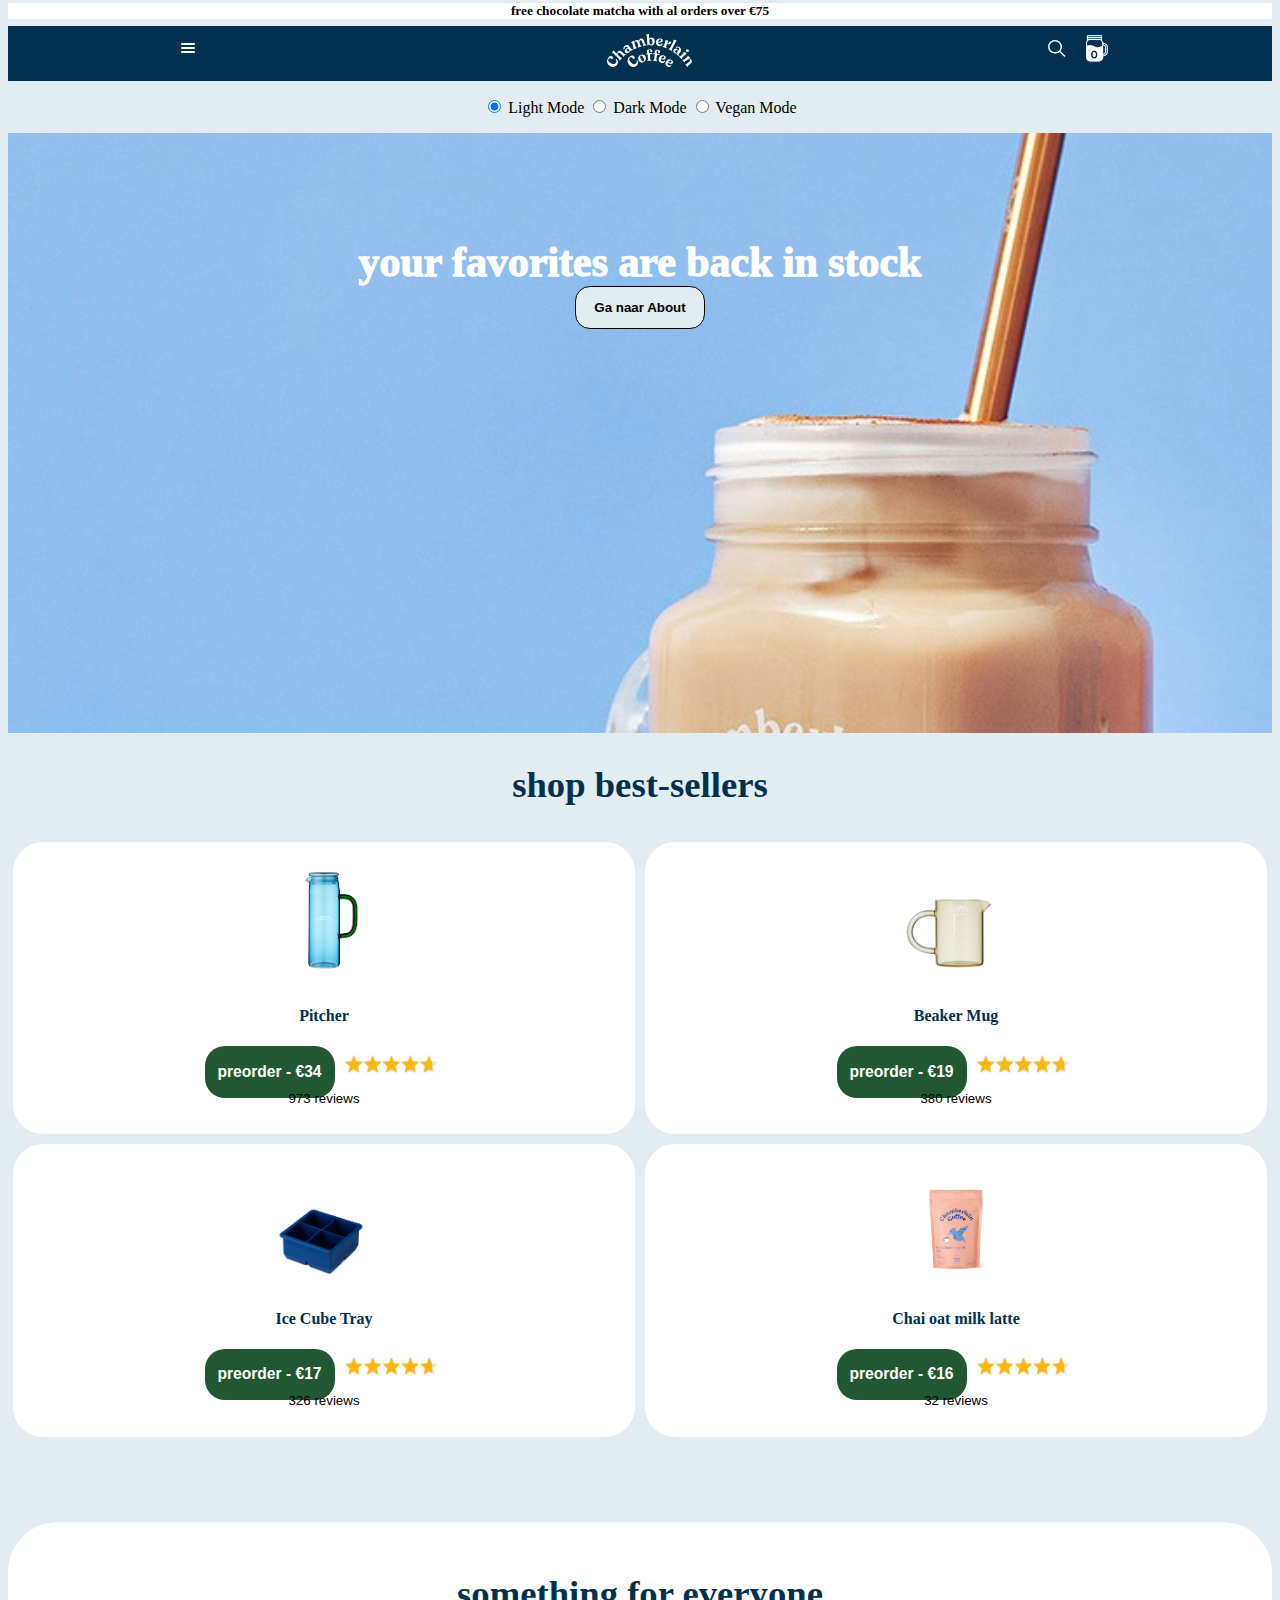
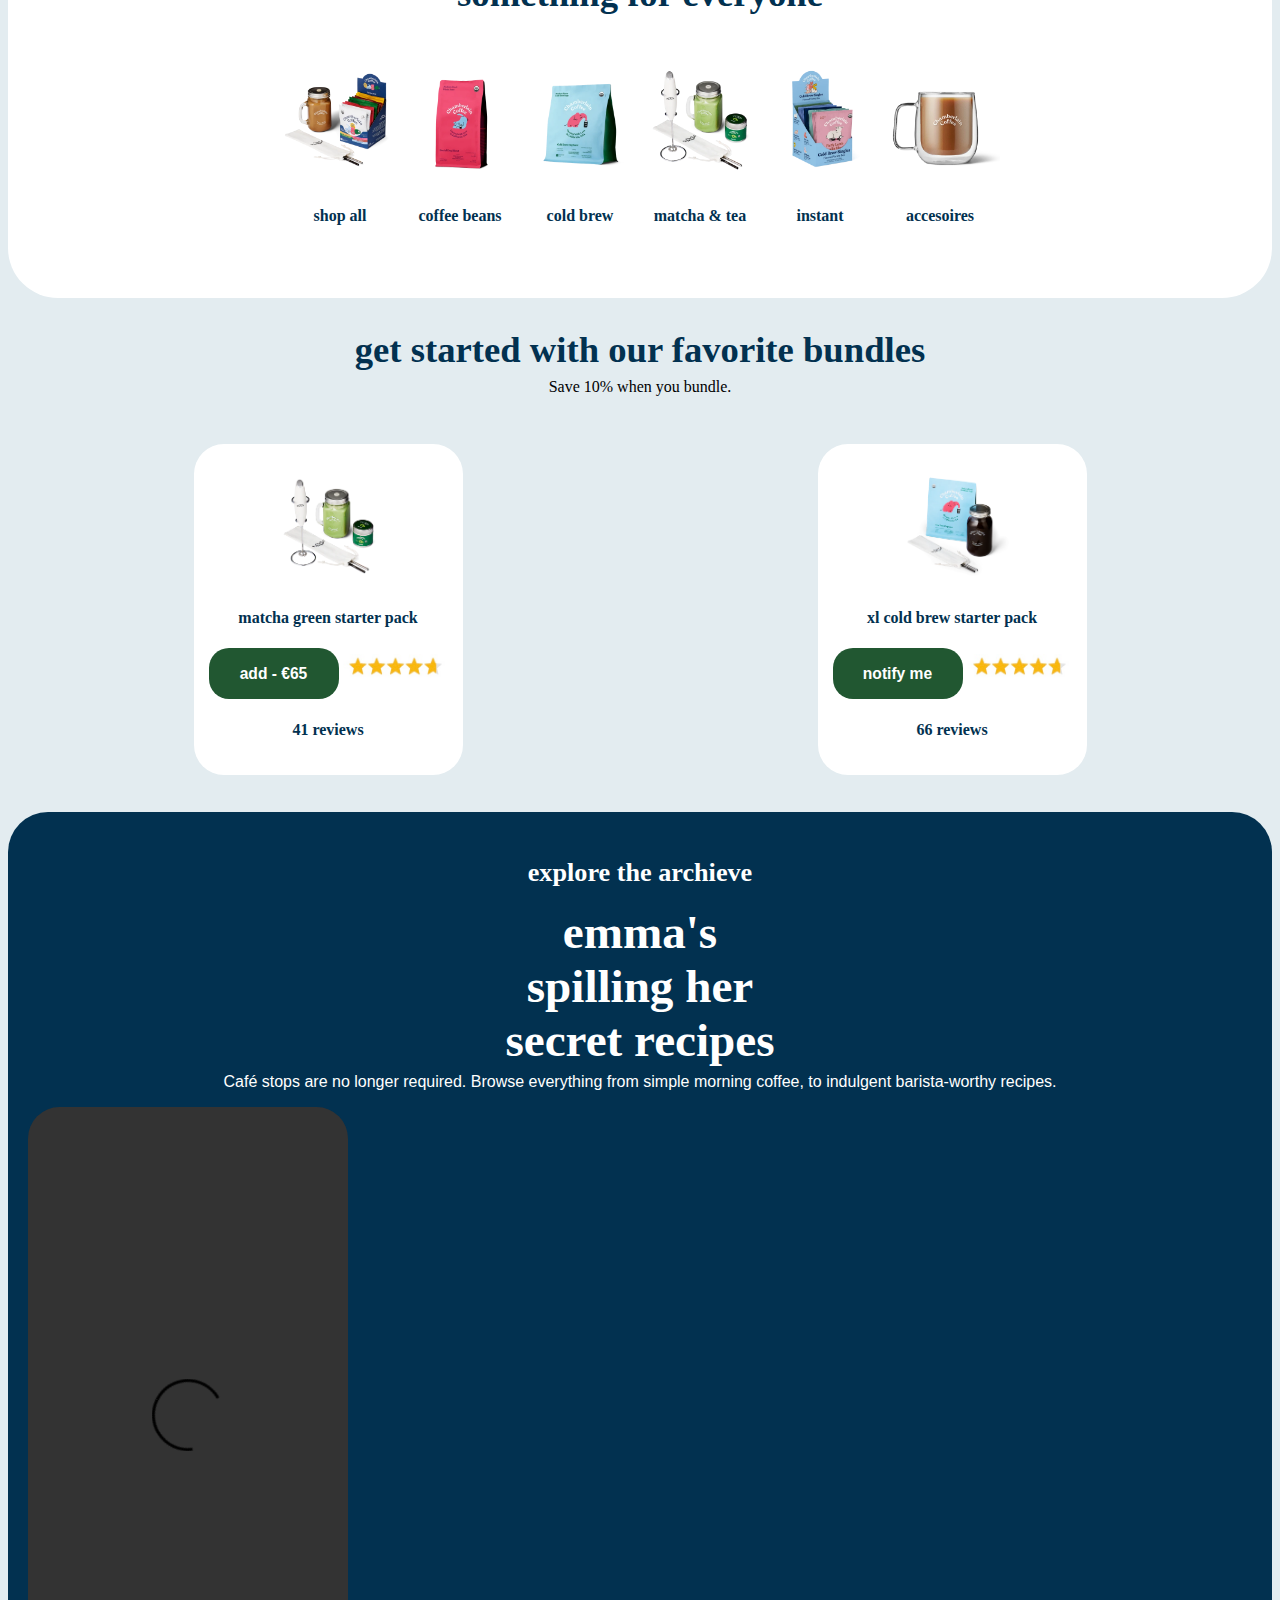
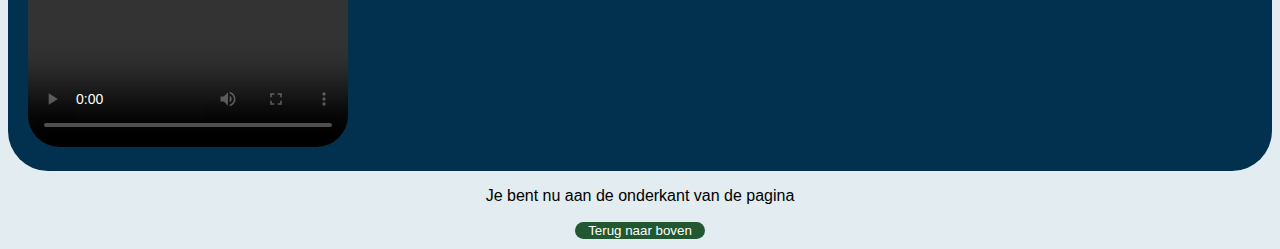
==== index.html @ b49bbf8a "groene teksten weg" ====
<!DOCTYPE html>
<html lang="nl">
  <head>
    <meta charset="UTF-8" />
    <meta name="author" content="jouw naam" />
    <meta name="viewport" content="width=device-width, initial-scale=1" />

    <title>chamberlain (chiara)</title>

    <link href="styles/style.css" rel="stylesheet" />
  </head>
  <body>
    <header id="top">
      <div class="text-carousel">
        <p class="carousel-p">free chocolate matcha with al orders over €75</p>
        <p class="carousel-p">free shipping on all eu orders over €60</p>
        <p class="carousel-p">shipping locally to eu costumers</p>
      </div>
      <nav>
        <ul>
          <li>
            <a href="hamburger.html">
              <img
                src="/images/hamburgermenu.png"
                alt="Hamburgermenu"
                class="hamburger-icon"
              />
            </a>
          </li>
          <li>
            <div class="logo">
              <a href="index.html">
              <img
                src="/images/chamberlain_logo.svg"
                height="85"
                width="85"
                alt="logo naam chamberlain coffee"
              />
              </a>
            </div>
          </li>
          <li>
            <div class="img-icons">
            <img
            src="/images/nav-icons.png"
            height="45"
            width="75"
            alt="iconen zoeker en winkelwagentje in de vorm van coffee"
          />
        </div>
          </li>
            </ul>
        <form id="theme-form">
          <label>
            <input type="radio" name="theme" value="light" checked> Light Mode
          </label>
          <label>
            <input type="radio" name="theme" value="dark"> Dark Mode
          </label>
          <label>
            <input type="radio" name="theme" value="vegan"> Vegan Mode
          </label>
        </form>
      </nav>
    </header>

    <div class="frontpage">
      <h1>
        <span>your</span>
        <span>favorites are</span>
        <span>back in stock</span>
      </h1>
      <button id="myButton">Ga naar About</button>
    </div>

    <section>
      <h2>shop best-sellers</h2>
      <div class="bestsellers">
        <section class="pitcher">
          <img
            src="/images/pitcher.webp"
            height="125"
            width="125"
            alt="foto van pitcher blauw"
          />
          <h4>Pitcher</h4>
          <button>
            <h3>preorder - €34</h3>
          </button>
          <img
          src="/images/sterren.jpg"
          height="25"
          width="105"
          alt="foto van sterren"
        />
          <p>973 reviews</p>
        </section>
        <section class="beakermug">
          <img
            src="/images/beakermug.webp"
            height="125"
            width="125"
            alt="foto van beaker mug doorzichtig met gele gloed"
          />
          <h4>Beaker Mug</h4>
          <button>
            <h3>preorder - €19</h3>
          </button>
          <img
          src="/images/sterren.jpg"
          height="25"
          width="105"
          alt="foto van sterren"
        />
          <p>380 reviews</p>
        </section>
        <section class="icecubetray">
          <img
            src="/images/icecubetray.webp"
            height="125"
            width="125"
            alt="foto van icecubes donkerblauw voor vier cubes"
          />
          <h4>Ice Cube Tray</h4>
          <button>
            <h3>preorder - €17</h3>
          </button>
          <img
          src="/images/sterren.jpg"
          height="25"
          width="105"
          alt="foto van sterren"
        />
          <p>326 reviews</p>
        </section>
        <section class="chaioatmilklatte">
          <img
            src="/images/chaioatmilklatte.webp"
            height="125"
            width="125"
            alt="foto van zak chamberlain coffee met chai"
          />
          <h4>Chai oat milk latte</h4>
          <button>
            <h3>preorder - €16</h3>
          </button>
          <img
          src="/images/sterren.jpg"
          height="25"
          width="105"
          alt="foto van sterren"
        />
          <p>32 reviews</p>
        </section>
      </div>
    </section>

    <section class="somethingforeveryone">
      <h2>something for everyone</h2>
      <ul>
        <section class="sfe">
          <li>
            <img
              src="/images/shopall.webp"
              height="120"
              width="120"
              alt="foto van beaker mug doorzichtig met gele gloed"
            />
            <h4>shop all</h4>
          </li>
          <li>
            <img
              src="/images/coffeebeans.webp"
              height="120"
              width="120"
              alt="foto van beaker mug doorzichtig met gele gloed"
            />
            <h4>coffee beans</h4>
          </li>
          <li>
            <img
              src="/images/coldbrew.webp"
              height="120"
              width="120"
              alt="foto van beaker mug doorzichtig met gele gloed"
            />
            <h4>cold brew</h4>
          </li>
          <li>
            <img
              src="/images/matchatea.webp"
              height="120"
              width="120"
              alt="foto van beaker mug doorzichtig met gele gloed"
            />
            <h4>matcha & tea</h4>
          </li>
          <li>
            <img
              src="/images/instant.webp"
              height="120"
              width="120"
              alt="foto van beaker mug doorzichtig met gele gloed"
            />
            <h4>instant</h4>
          </li>
          <li>
            <img
              src="/images/accesoires.webp"
              height="120"
              width="120"
              alt="foto van beaker mug doorzichtig met gele gloed"
            />
            <h4>accesoires</h4>
          </li>
        </section>
      </ul>
    </section>

    <section>
    <h2>get started with our favorite bundles</h2>
    <h5>Save 10% when you bundle.</h5>
    <div class="bundles"></div>
    <ul>
      <li>
        <section class="matchagreen">
          <img
            src="/images/matchagreen.webp"
            height="125"
            width="125"
            alt="foto van matcha starter package"
          />
          <h4>matcha green starter pack</h4>
          <button>
            <h3>add - €65</h3>
          </button>
          <img
          src="/images/sterren.jpg"
          height="25"
          width="105"
          alt="foto van sterren"
        />
          <h4>41 reviews</h4>
        </section>
      </li>
      <li>
        <section class="xlcoldbrew">
          <img
            src="/images/xlcoldbrew.webp"
            height="125"
            width="125"
            alt="foto van xl cold brew starter pack"
          />
          <h4>xl cold brew starter pack</h4>
          <button>
            <h3>notify me</h3>
          </button>
          <img
          src="/images/sterren.jpg"
          height="25"
          width="105"
          alt="foto van sterren"
        />
          <h4>66 reviews</h4>
        </section>
      </li>
    </ul>
  </div>
  </section>

  <section>
    <div class="explorethearchieve">
      <h3>explore the archieve</h3>
      <h2>
        <span>emma's</span>
        <span>spilling her</span>
        <span>secret recipes</span>
      </h2>
      <p>
        Café stops are no longer required. Browse everything from simple morning
        coffee, to indulgent barista-worthy recipes.
      </p>
      <video width="320" height="640" controls>
        <source src="images/cinnamonbunlatte.mp4" type="video/mp4" />
      </video>
      </div>
    </section>

    <footer id="footer">
      <p>Je bent nu aan de onderkant van de pagina</p>
      <button id="scrollButton">Terug naar boven</button>
    </footer>

    <script defer src="java.js"></script>
  </body>
</html>
---- styles/style.css ----
/* Default (light mode) met hulp van codepen van David */
:root {
  --background-color: #ffffff;
  --text-color: #000000;
  --primary-color: #023150;
  --secondary-color: #e3ecf0;
}

body:has(input[value="dark"]:checked) {
  --background-color: #1b1a55;
  --text-color: #9290c3;
  --primary-color: #535c91;
  --secondary-color: #070f2b;
}

body:has(input[value="vegan"]:checked) {
  --background-color: #fff4ca;
  --text-color: #005f73;
  --primary-color: #074c0b;
  --secondary-color: #86cf89;
}

body {
  background-color: var(--secondary-color);
  color: var(--text-color);
  text-align: center;
  font-size: 16px;
}

button {
  background-color: var(--primary-color);
  color: var(--text-color);
}

button:active {
  transform: translateY(3px);
}

a {
  color: var(--background-color);
}

header,
nav {
  position: sticky;
}

h1 {
  color: var(--background-color);
  font-size: 4cap;
  font-weight: 1000;
  text-align: center;
  margin: -150px 0;
}

h1,
h2 span {
  display: block;
}

h2 {
  color: var(--primary-color);
  font-size: 3.5cap;
}

h4 {
  color: var(--primary-color);
}

h5 {
  font-size: medium;
  margin-top: -1.5em;
  font-weight: lighter;
}

p {
  color: var(--text-color);
  font-family: Verdana, Geneva, Tahoma, sans-serif;
}

ul {
  color: var(--secondary-color);
  padding: 1em;
  display: flex;
  list-style-type: none;
  gap: 1em;
  justify-content: space-around;
}

nav ul {
  background-color: var(--primary-color);
  z-index: 10;
}

ol {
  color: var(--text-color);
  padding: 1em;
  list-style-type: none;
  gap: 1em;
  justify-content: space-around;
}

li {
  color: var(--primary-color);
}

.logo {
  margin-top: -2em;
  margin-bottom: -2em;
  margin-left: 4em;
}

.logo-hamburger {
  margin-top: -2em;
  margin-bottom: -2em;
  margin-left: 7em;
}

.hamburger-icon {
  width: 1em;
  height: auto;
  margin-left: -10px;
}

.img-icons {
  margin-top: -1em;
  margin-bottom: -2em;
  margin-right: -1.5em;
}

.text-carousel {
  width: 100%;
  text-align: center;
  margin: -18px 0;
  padding: 3px 0;
  background-color: var(--secondary-color);
  font-weight: bold;
  color: var(--text-color);
  position: relative;
  font-size: smaller;
  z-index: 1;
  height: 30px;
}

.carousel-p {
  font-family: 'Times New Roman', Times, serif;
  position: absolute;
  background-color: var(--background-color);
  width: 100%;
  top: 0;
  left: 100%; /* Start buiten het scherm aan de rechterkant */
  transform: translateX(100%);
  opacity: 0;
  transition: transform 0.6s ease, opacity 0.6s ease; /* Animatie voor sliding en fading */
}

.carousel-p.active {
  left: 0;
  transform: translateX(0); /* Verplaats de tekst naar zijn originele plek (binnen het zicht) */
  opacity: 1; /* Toon de tekst */
}

.carousel-p.exit {
  transform: translateX(-100%); /* Schuif de huidige tekst naar links (uit het zicht) */
  opacity: 0; /* Verberg de tekst */
}

.frontpage {
  position: relative;
  width: 100%;
  height: 600px;
  background-image: url("/images/frontpagecoffee.jpg");
  background-size: cover;
  background-position: center;
  display: flex;
  flex-direction: column;
  justify-content: center;
  align-items: center;
  color: var(--secondary-color);
  margin: -10;
  padding: -10;
  margin-top: 1em;
}

.frontpage button {
  background-color: var(--secondary-color);
  color: var(--text-color);
  border: 1px solid black;
  padding: 13px;
  border-radius: 15px;
  font-weight: bold;
  margin: 150px 0;
  text-align: center;
}

.bestsellers {
  display: grid;
  grid-template-columns: repeat(2, 1fr);
  gap: -5px;
  margin-top: 20px;
}

.bestsellers p {
  margin-top: -0.5em;
  font-size: smaller;
}

.bundles p {
  margin-top: -0.5em;
}

.pitcher,
.beakermug,
.icecubetray,
.chaioatmilklatte,
.matchagreen,
.xlcoldbrew,
.coldbrewstarter {
  justify-content: space-between;
  background-color: var(--background-color);
  padding: 15px;
  margin: 5px;
  background: var(--background-color);
  color: var(--text-color);
  border-radius: 30px;
}

body.about img {
  border-radius: 2em;
}

.about-section p {
  font-size: 80%;
  font-weight: lighter;
  color: var(--background-color);
  line-height: 1.6;
}

.about-section h4 {
  margin-top: 0;
  color: var(--background-color);
}

.choose h3,
.quality h3,
.inspiration h3 {
  font-size: 28px;
  display: inline-block;
  width: 85%;
  margin-bottom: 5px;
  color: var(--primary-color);
  line-height: 1.5;
}

.choose p,
.quality p,
.inspiration p {
  margin: 1em 1em;
  margin-top: 0;
  line-height: 1.5;
  padding: -1em -1em;
  color: var(--primary-color);
  font-size: 80%;
}

.about-section {
  background-color: var(--primary-color);
  color: white;
  padding: 1.5em 1em;
  margin: 1em 1em;
  margin-bottom: 4em;
  border-radius: 30px;
}

.choose {
  padding: 1.5em 1em;
  margin: 1em 1em;
  margin-bottom: 4em;
  background: var(--background-color);
  color: var(--text-color);
  border-radius: 30px;
  
}

.quality {
  padding: 1.5em 1em;
  margin: 1em 1em;
  background: #a5d2eb;
  color: var(--text-color);
  border-radius: 30px;
  line-height: 1.5;
}

.inspiration {
  margin: 5%;
  margin-bottom: 20%;
}

button {
  background-color: #215731;
  color: white;
  border-radius: 20px;
  width: 130px;
  border-style: none;
}

.bestsellers.button {
  color: #215731;
}

.subscribebutton {
  background-color: var(--secondary-color);
  color: var(--text-color);
  border-radius: 20px;
  margin-top: -1em;
  margin-bottom: -1em;
}

.somethingforeveryone {
  justify-content: space-between;
  background-color: var(--background-color);
  padding: 20px;
  background: var(--background-color);
  color: var(--text-color);
  border-radius: 50px;
  margin-top: 5em;
}

.sfe {
  display: flex;
  justify-content: space-between;
  overflow-x: scroll;
  background-color: transparent;
}

.sfe h4 {
  color: var(--primary-color);
}

.explorethearchieve {
  background: var(--primary-color);
  padding: 20px;
  color: var(--background-color);
  border-radius: 40px;
  text-align: left;
}

.explorethearchieve h2 {
  color: var(--background-color);
  text-align: center;
  font-size: 4.5cap;
  margin-top: -0.2em;
  margin-bottom: -0.2em;
}

.explorethearchieve h3 {
  font-size: 2.5cap;
  text-align: center;
}

.explorethearchieve p {
  color: var(--background-color);
  text-align: center;
}

.explorethearchieve button {
  background-color: var(--secondary-color);
  color: var(--primary-color);
  border-radius: 20px;
  padding: 5px;
  margin: 1em;
  text-align: center;
}

video {
  border-radius: 3cap;
}

.hamburger {
  text-align: left;
  font-family: helvetica, arial, sans-serif;
  font-weight: normal;
}

#hamburger-button {
  background-color: var(--background-color);
  color: var(--primary-color);
  font-family: "Times New Roman", Times, serif;
  font-weight: 900;
  font-size: 0.9em;
  margin-left: 5%;
  padding: 5px 10px;
  width: auto;
}

body.hamburger img {
  border-radius: 20%;
  display: flex;
  justify-content: center;
  gap: 10px;
}

.hamburger-img {
  display: flex;
  gap: 20px;
  padding: 1em;
}

.hamburger-img-tekst {
  position: relative;
  width: 160px;
  height: 160px;
}

.hamburger-img-tekst img {
  width: 100%;
  height: 100%;
}

.hamburger-img-tekst h4 {
  position: absolute;
  top: 40%;
  left: 50%;
  transform: translate(-50%, -100%);
  color: var(--background-color);
  font-size: 1em;
  text-align: center;
  font-family: "Times New Roman", Times, serif;
}
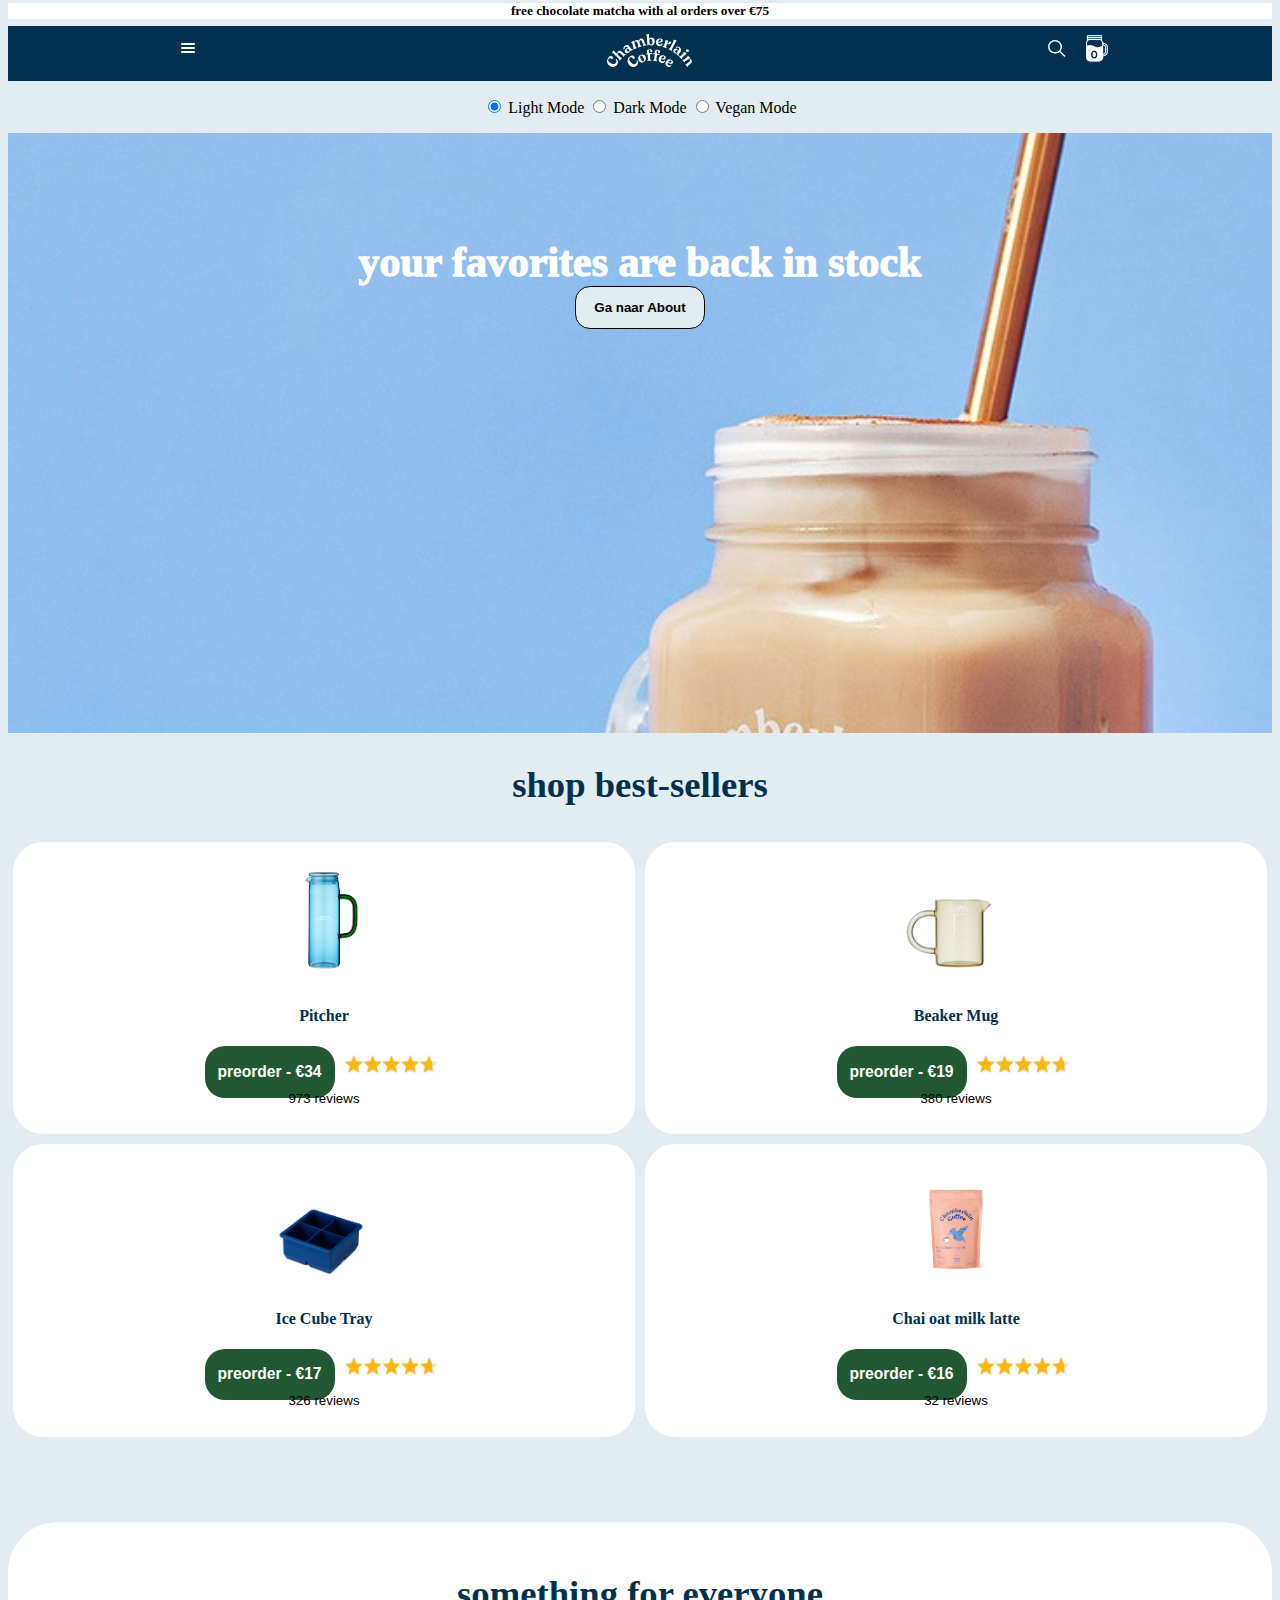
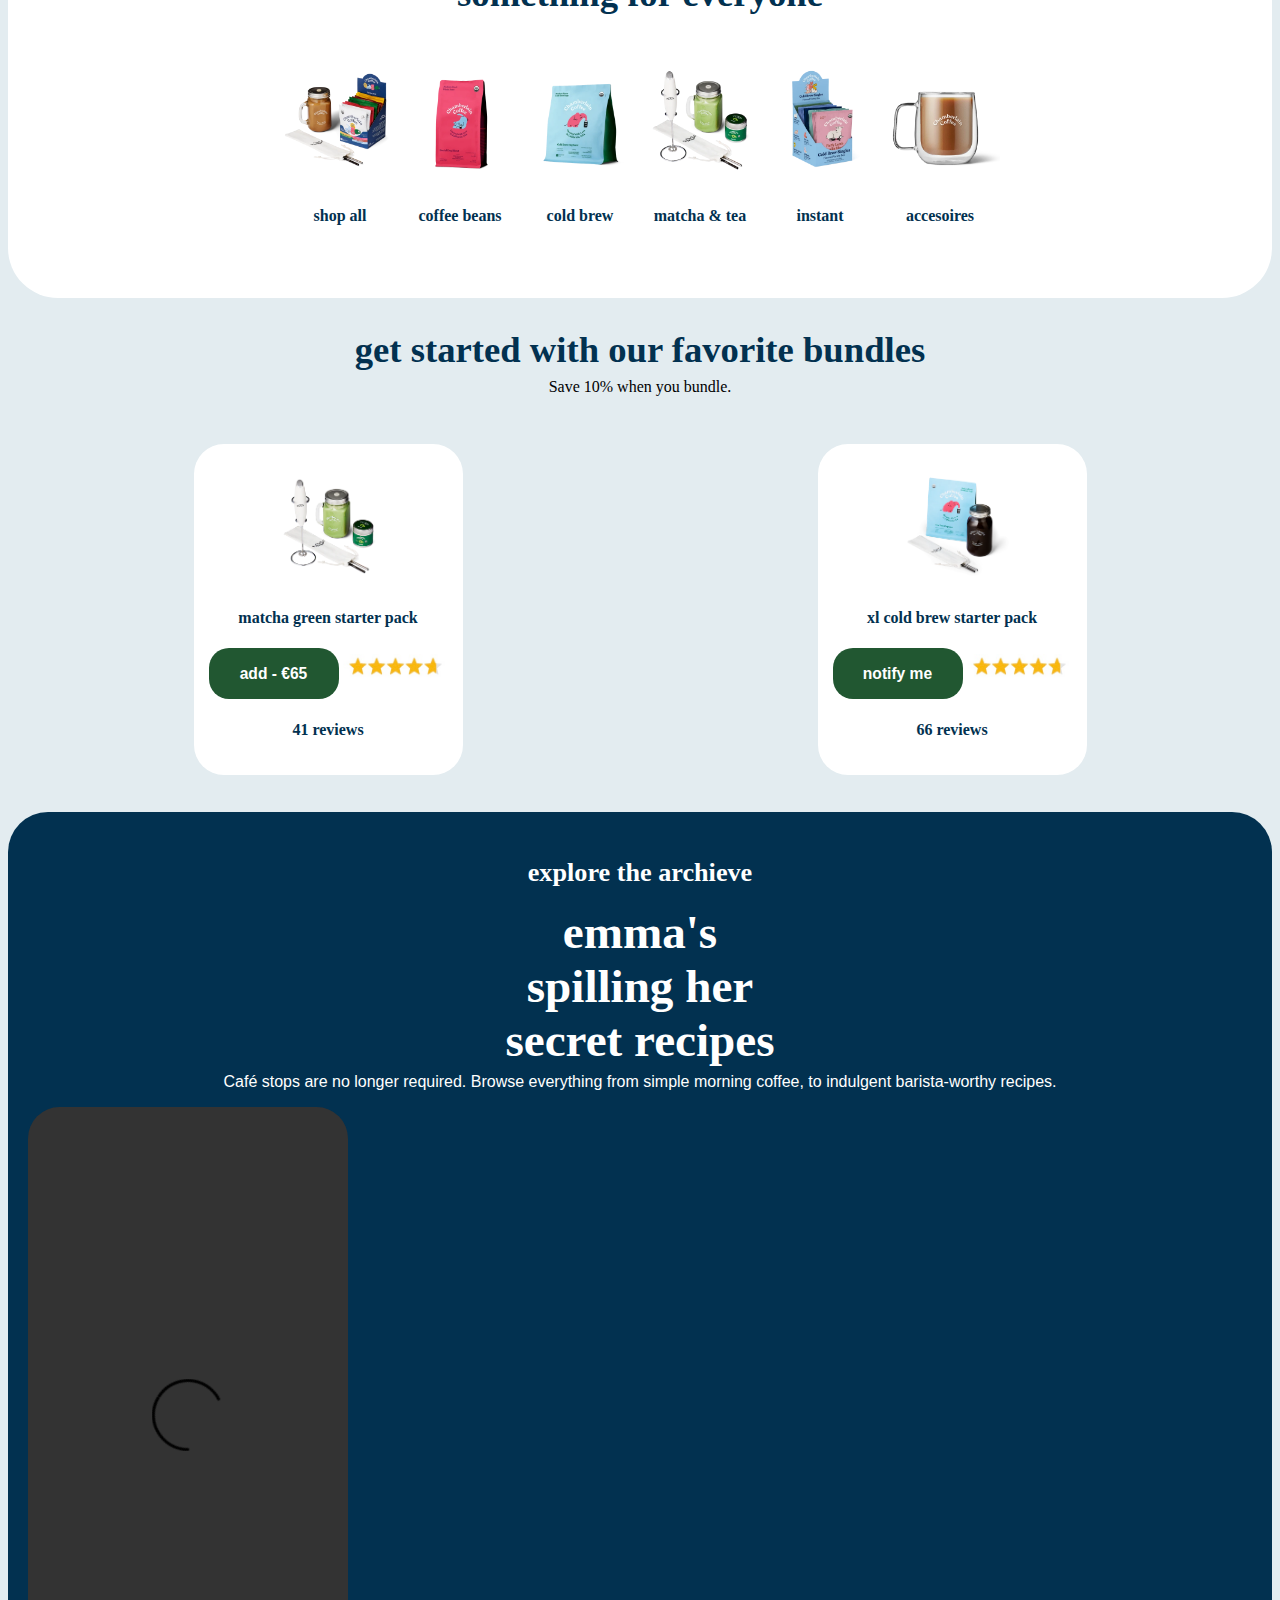
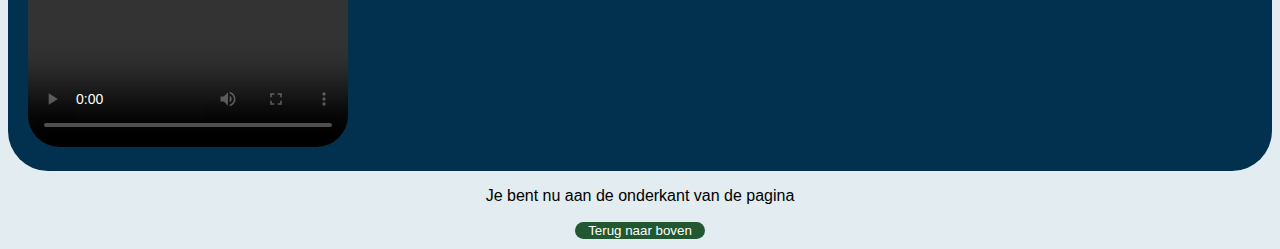
==== commit a3af0469: "." ====
--- a/index.html
+++ b/index.html
@@ -21,7 +21,7 @@
           <li>
             <a href="hamburger.html">
               <img
-                src="/images/hamburgermenu.png"
+                src="./images/hamburgermenu.png"
                 alt="Hamburgermenu"
                 class="hamburger-icon"
               />
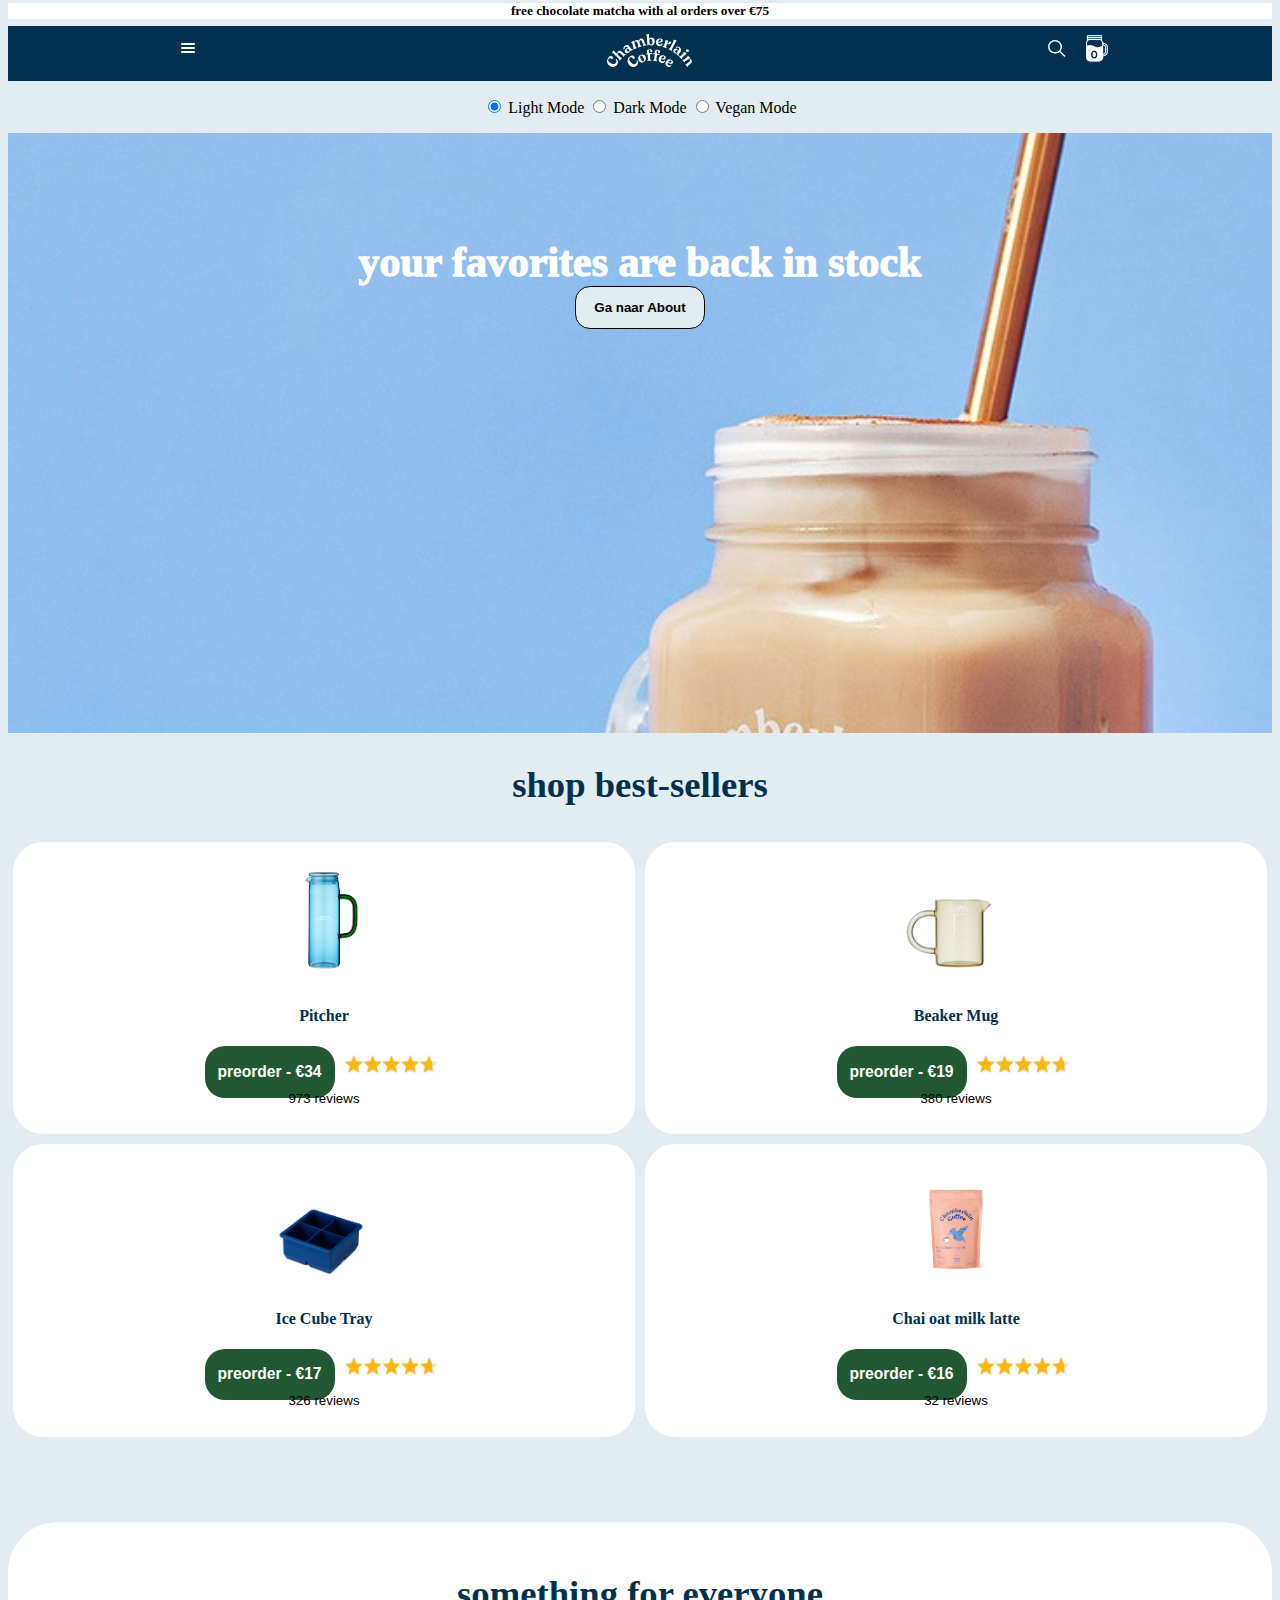
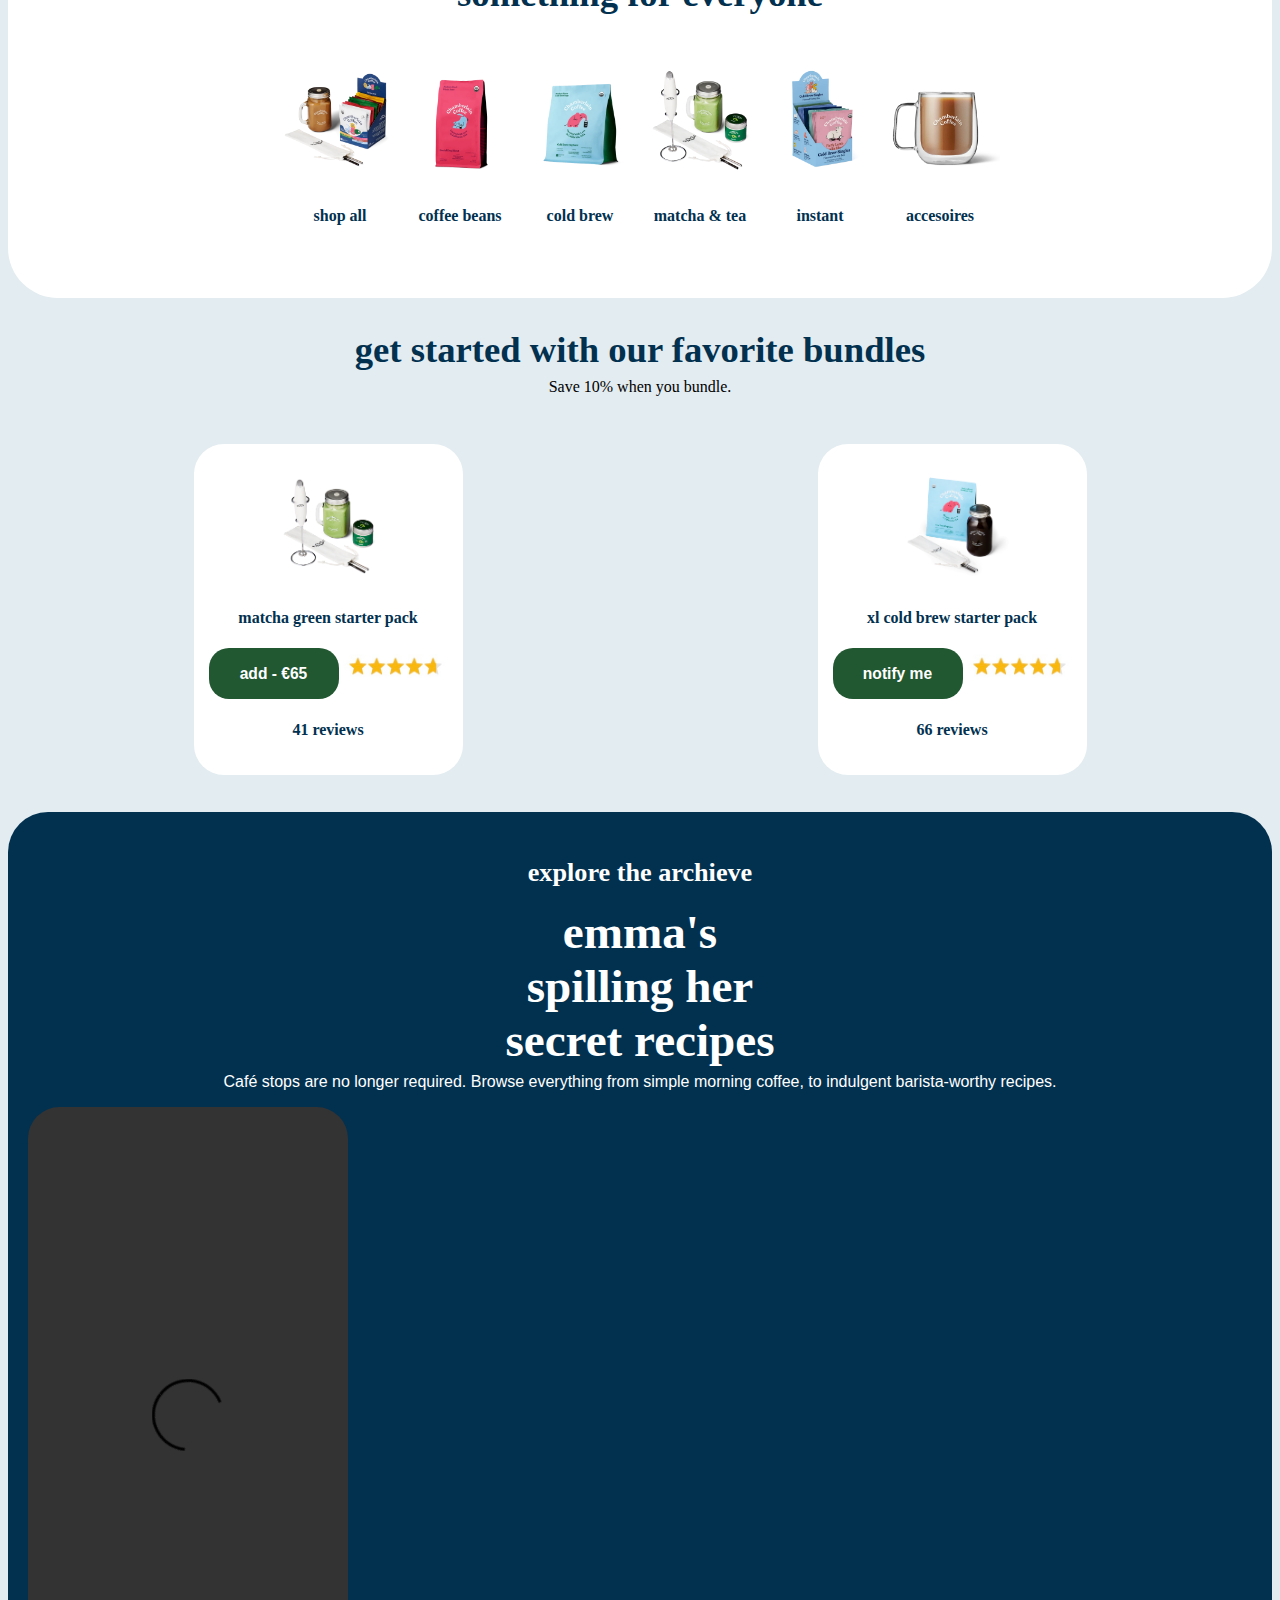
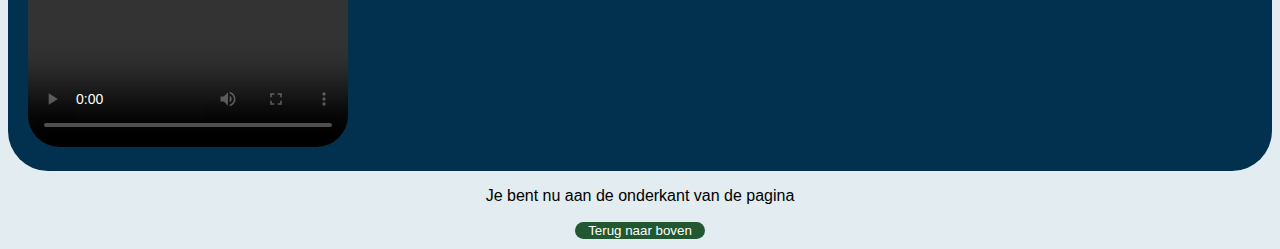
==== commit 1f1d64ac: "img" ====
--- a/index.html
+++ b/index.html
@@ -31,7 +31,7 @@
             <div class="logo">
               <a href="index.html">
               <img
-                src="/images/chamberlain_logo.svg"
+                src="./images/chamberlain_logo.svg"
                 height="85"
                 width="85"
                 alt="logo naam chamberlain coffee"
@@ -42,7 +42,7 @@
           <li>
             <div class="img-icons">
             <img
-            src="/images/nav-icons.png"
+            src="./images/nav-icons.png"
             height="45"
             width="75"
             alt="iconen zoeker en winkelwagentje in de vorm van coffee"
@@ -78,7 +78,7 @@
       <div class="bestsellers">
         <section class="pitcher">
           <img
-            src="/images/pitcher.webp"
+            src="./images/pitcher.webp"
             height="125"
             width="125"
             alt="foto van pitcher blauw"
@@ -88,7 +88,7 @@
             <h3>preorder - €34</h3>
           </button>
           <img
-          src="/images/sterren.jpg"
+          src="./images/sterren.jpg"
           height="25"
           width="105"
           alt="foto van sterren"
@@ -97,7 +97,7 @@
         </section>
         <section class="beakermug">
           <img
-            src="/images/beakermug.webp"
+            src="./images/beakermug.webp"
             height="125"
             width="125"
             alt="foto van beaker mug doorzichtig met gele gloed"
@@ -107,7 +107,7 @@
             <h3>preorder - €19</h3>
           </button>
           <img
-          src="/images/sterren.jpg"
+          src="./images/sterren.jpg"
           height="25"
           width="105"
           alt="foto van sterren"
@@ -116,7 +116,7 @@
         </section>
         <section class="icecubetray">
           <img
-            src="/images/icecubetray.webp"
+            src="./images/icecubetray.webp"
             height="125"
             width="125"
             alt="foto van icecubes donkerblauw voor vier cubes"
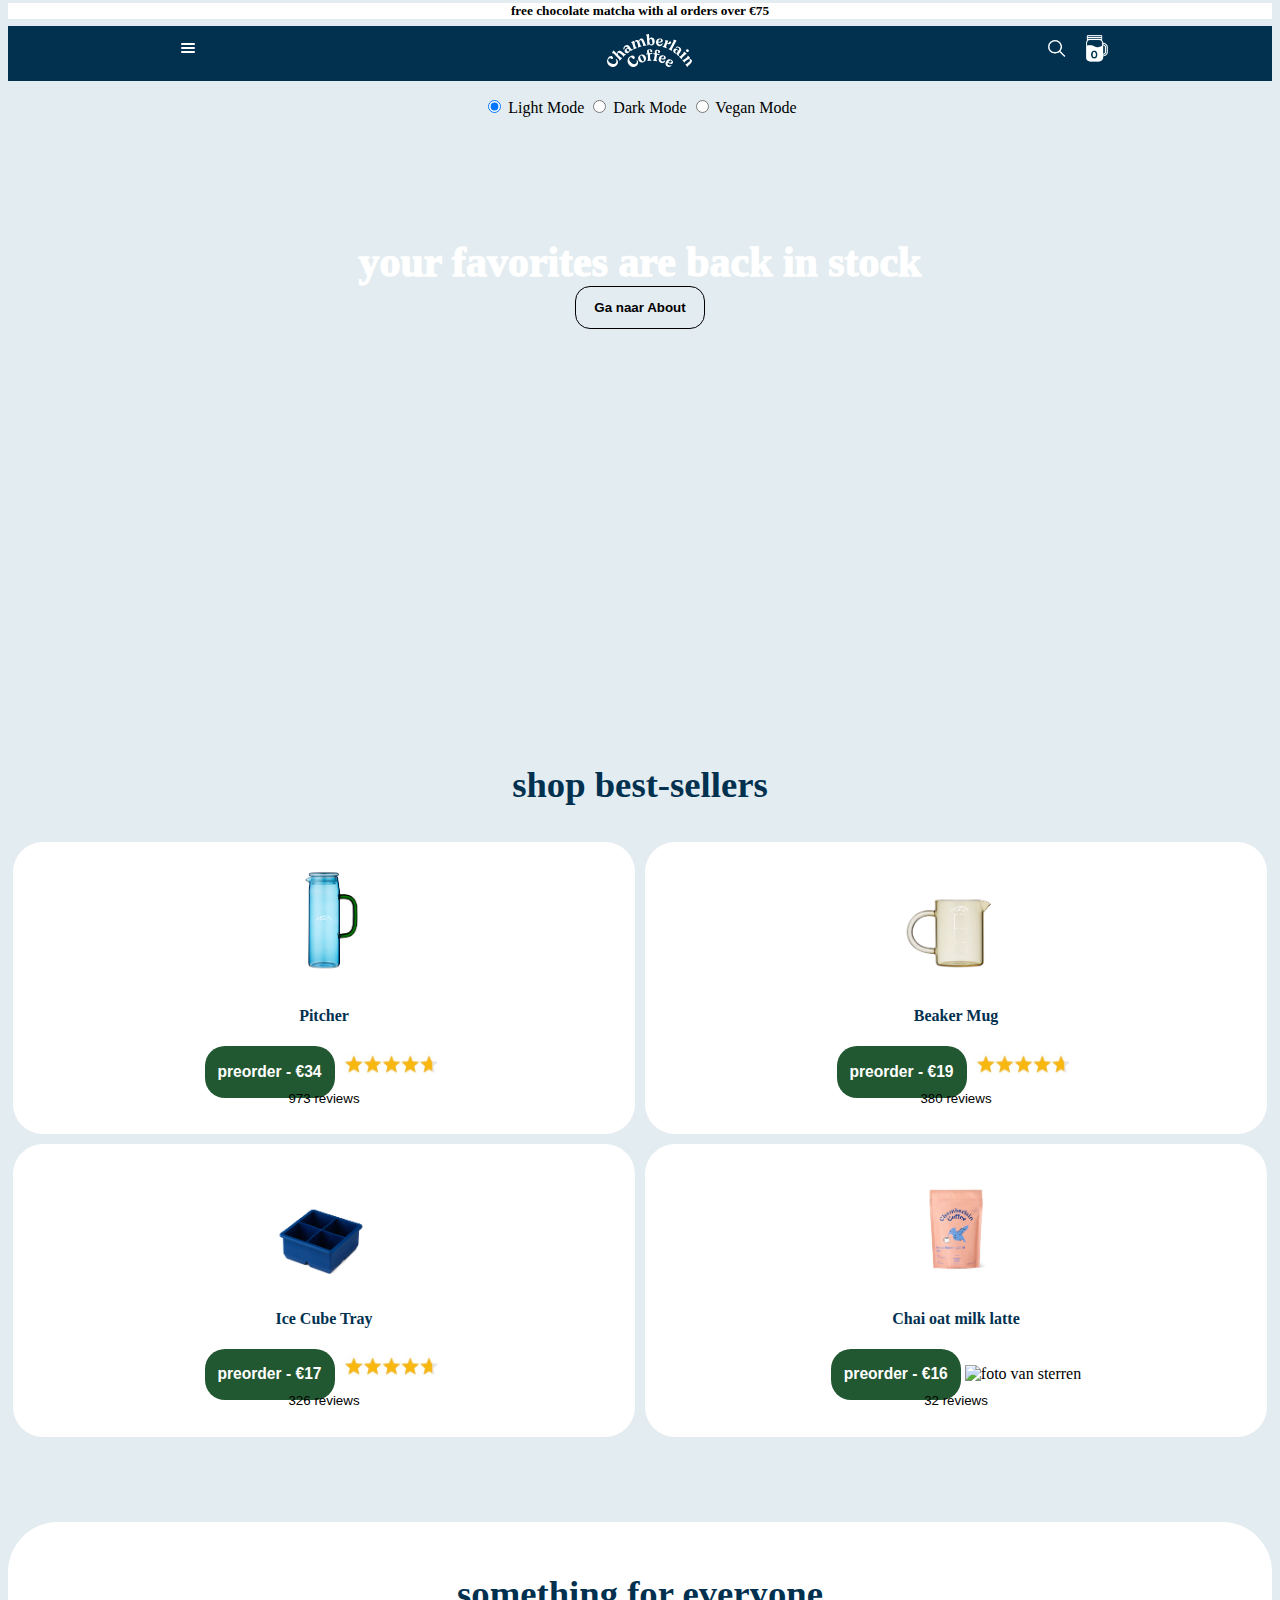
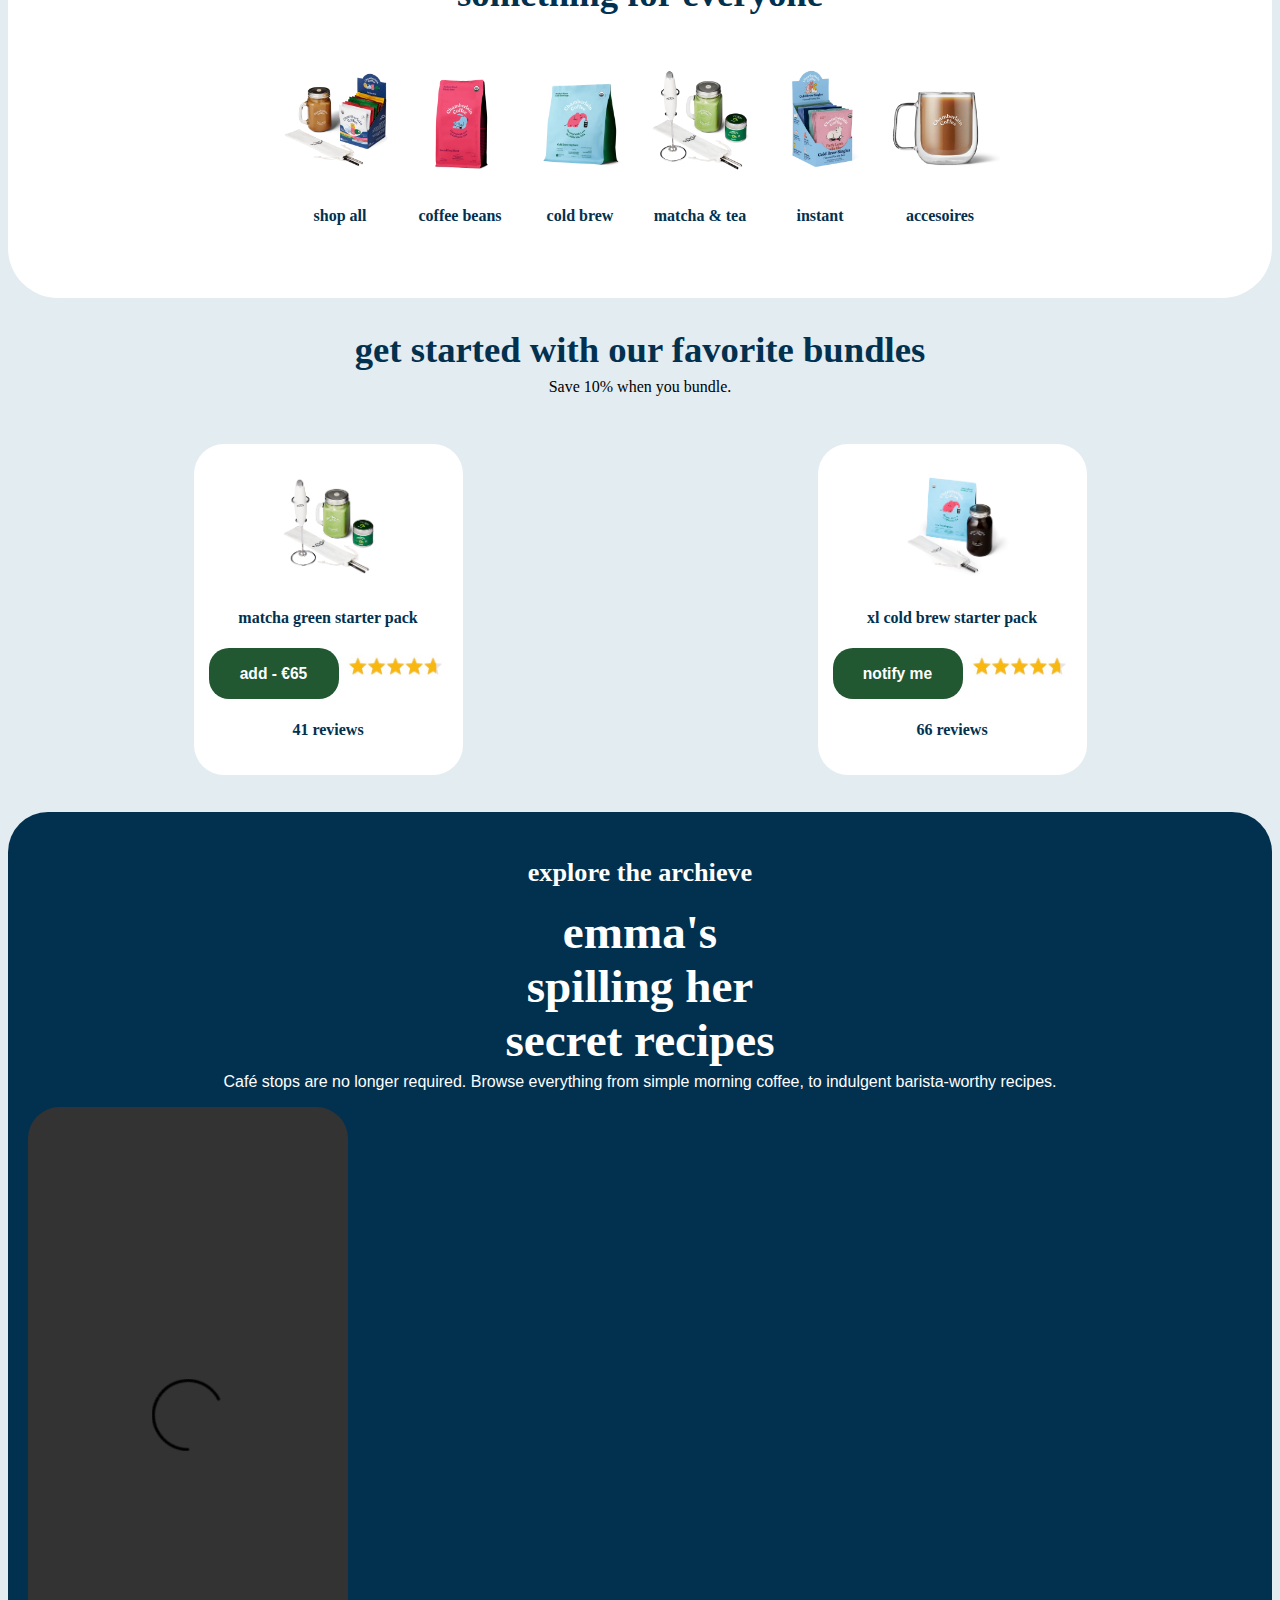
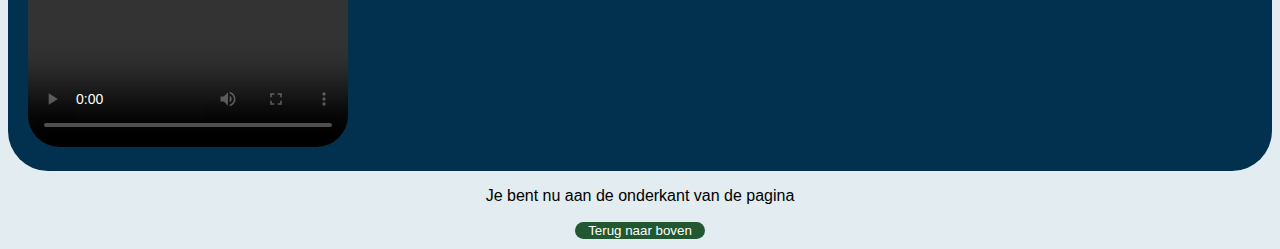
==== commit 8f263d7b: "afmeting juist!!" ====
--- a/index.html
+++ b/index.html
@@ -126,7 +126,7 @@
             <h3>preorder - €17</h3>
           </button>
           <img
-          src="/images/sterren.jpg"
+          src="./images/sterren.jpg"
           height="25"
           width="105"
           alt="foto van sterren"
@@ -135,7 +135,7 @@
         </section>
         <section class="chaioatmilklatte">
           <img
-            src="/images/chaioatmilklatte.webp"
+            src="./images/chaioatmilklatte.webp"
             height="125"
             width="125"
             alt="foto van zak chamberlain coffee met chai"
@@ -145,7 +145,7 @@
             <h3>preorder - €16</h3>
           </button>
           <img
-          src="/images/sterren.jpg"
+          src=".images/sterren.jpg"
           height="25"
           width="105"
           alt="foto van sterren"
@@ -161,7 +161,7 @@
         <section class="sfe">
           <li>
             <img
-              src="/images/shopall.webp"
+              src="./images/shopall.webp"
               height="120"
               width="120"
               alt="foto van beaker mug doorzichtig met gele gloed"
@@ -170,7 +170,7 @@
           </li>
           <li>
             <img
-              src="/images/coffeebeans.webp"
+              src="./images/coffeebeans.webp"
               height="120"
               width="120"
               alt="foto van beaker mug doorzichtig met gele gloed"
@@ -179,7 +179,7 @@
           </li>
           <li>
             <img
-              src="/images/coldbrew.webp"
+              src="./images/coldbrew.webp"
               height="120"
               width="120"
               alt="foto van beaker mug doorzichtig met gele gloed"
@@ -188,7 +188,7 @@
           </li>
           <li>
             <img
-              src="/images/matchatea.webp"
+              src="./images/matchatea.webp"
               height="120"
               width="120"
               alt="foto van beaker mug doorzichtig met gele gloed"
@@ -197,7 +197,7 @@
           </li>
           <li>
             <img
-              src="/images/instant.webp"
+              src="./images/instant.webp"
               height="120"
               width="120"
               alt="foto van beaker mug doorzichtig met gele gloed"
@@ -206,7 +206,7 @@
           </li>
           <li>
             <img
-              src="/images/accesoires.webp"
+              src="./images/accesoires.webp"
               height="120"
               width="120"
               alt="foto van beaker mug doorzichtig met gele gloed"
@@ -225,7 +225,7 @@
       <li>
         <section class="matchagreen">
           <img
-            src="/images/matchagreen.webp"
+            src="./images/matchagreen.webp"
             height="125"
             width="125"
             alt="foto van matcha starter package"
@@ -235,7 +235,7 @@
             <h3>add - €65</h3>
           </button>
           <img
-          src="/images/sterren.jpg"
+          src="./images/sterren.jpg"
           height="25"
           width="105"
           alt="foto van sterren"
@@ -246,7 +246,7 @@
       <li>
         <section class="xlcoldbrew">
           <img
-            src="/images/xlcoldbrew.webp"
+            src="./images/xlcoldbrew.webp"
             height="125"
             width="125"
             alt="foto van xl cold brew starter pack"
@@ -256,7 +256,7 @@
             <h3>notify me</h3>
           </button>
           <img
-          src="/images/sterren.jpg"
+          src="./images/sterren.jpg"
           height="25"
           width="105"
           alt="foto van sterren"
@@ -291,6 +291,6 @@
       <button id="scrollButton">Terug naar boven</button>
     </footer>
 
-    <script defer src="java.js"></script>
+    <script src="./java.js"></script>
   </body>
 </html>
--- a/styles/style.css
+++ b/styles/style.css
@@ -25,6 +25,7 @@
   color: var(--text-color);
   text-align: center;
   font-size: 16px;
+  overflow-x: hidden;
 }
 
 button {
@@ -152,6 +153,7 @@
   transform: translateX(100%);
   opacity: 0;
   transition: transform 0.6s ease, opacity 0.6s ease; /* Animatie voor sliding en fading */
+  overflow: hidden;
 }
 
 .carousel-p.active {
@@ -163,13 +165,20 @@
 .carousel-p.exit {
   transform: translateX(-100%); /* Schuif de huidige tekst naar links (uit het zicht) */
   opacity: 0; /* Verberg de tekst */
+  /* clip: rect(0 0 0 0);
+  clip-path: inset(50%);
+  height: 1px;
+  overflow: hidden;
+  position: absolute;
+  white-space: nowrap;
+  width: 1px; */
 }
 
 .frontpage {
   position: relative;
   width: 100%;
   height: 600px;
-  background-image: url("/images/frontpagecoffee.jpg");
+  background-image: url("./images/frontpagecoffee.jpg");
   background-size: cover;
   background-position: center;
   display: flex;
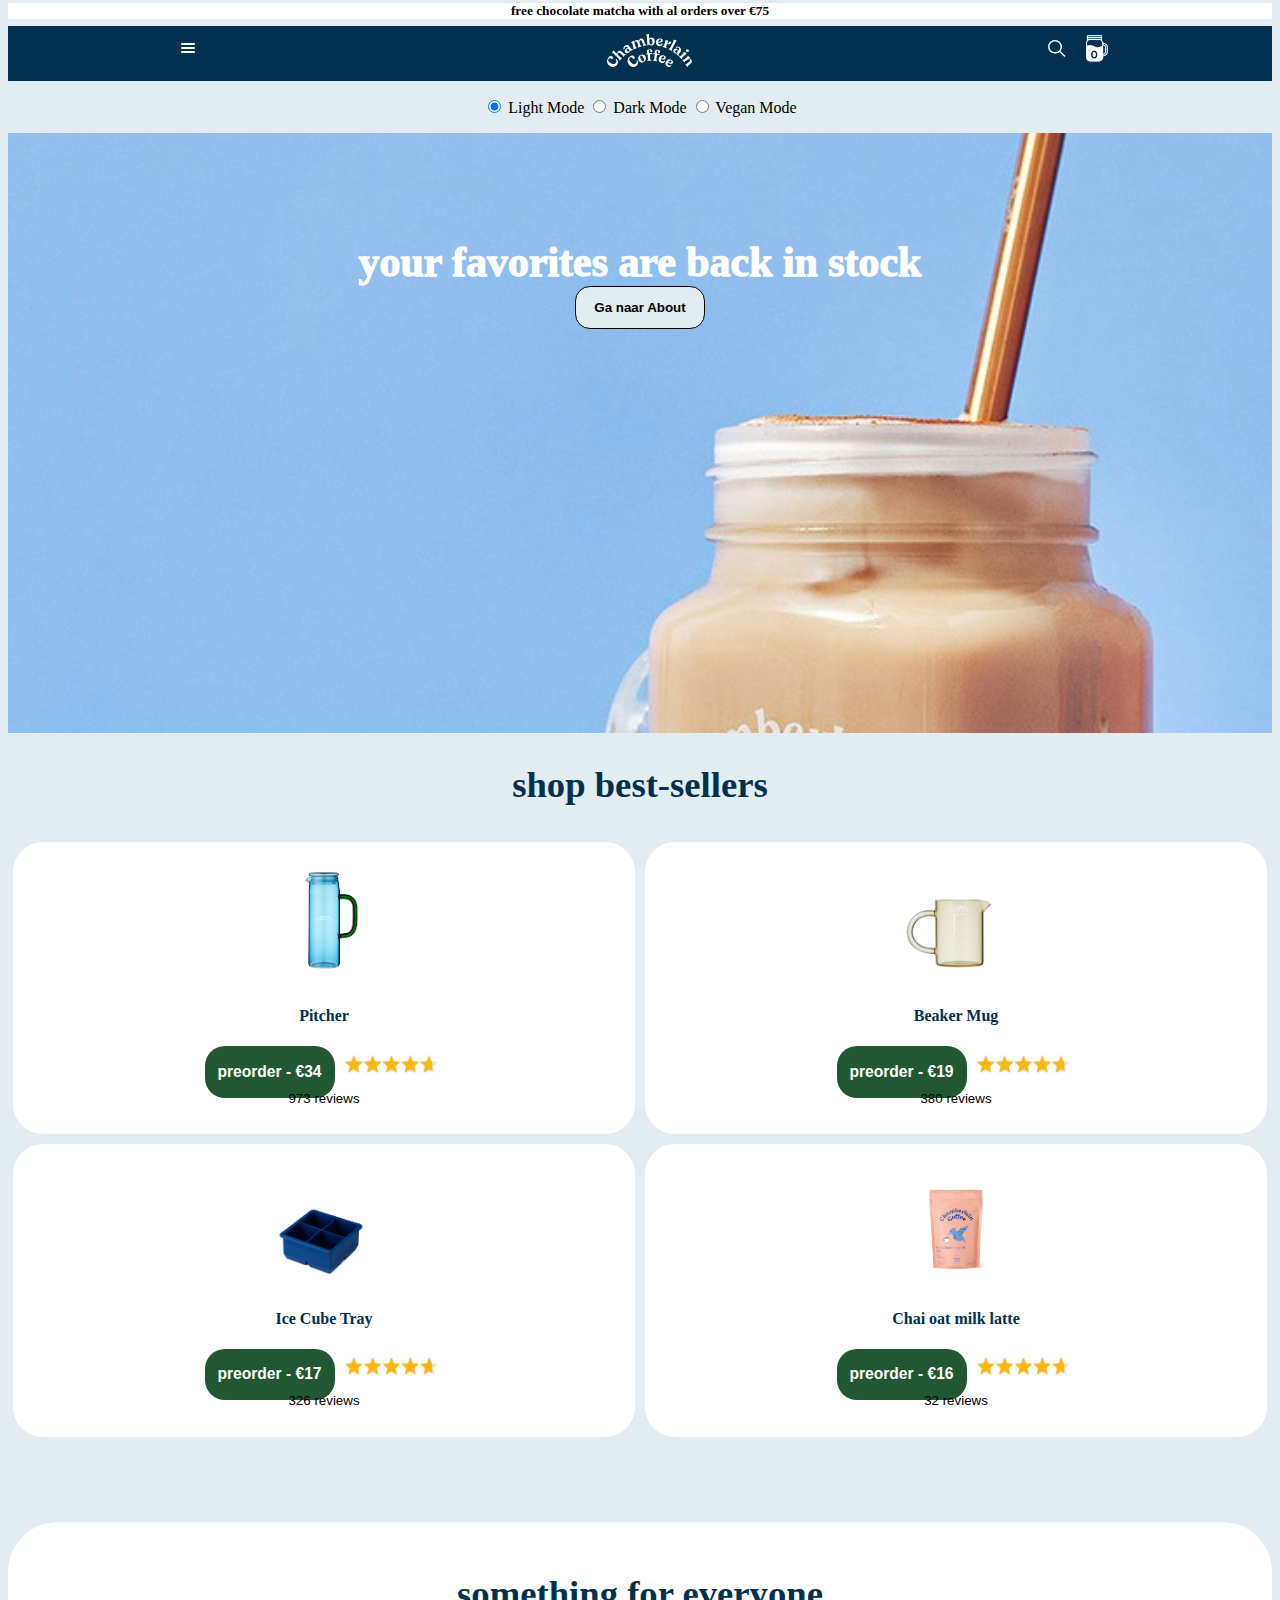
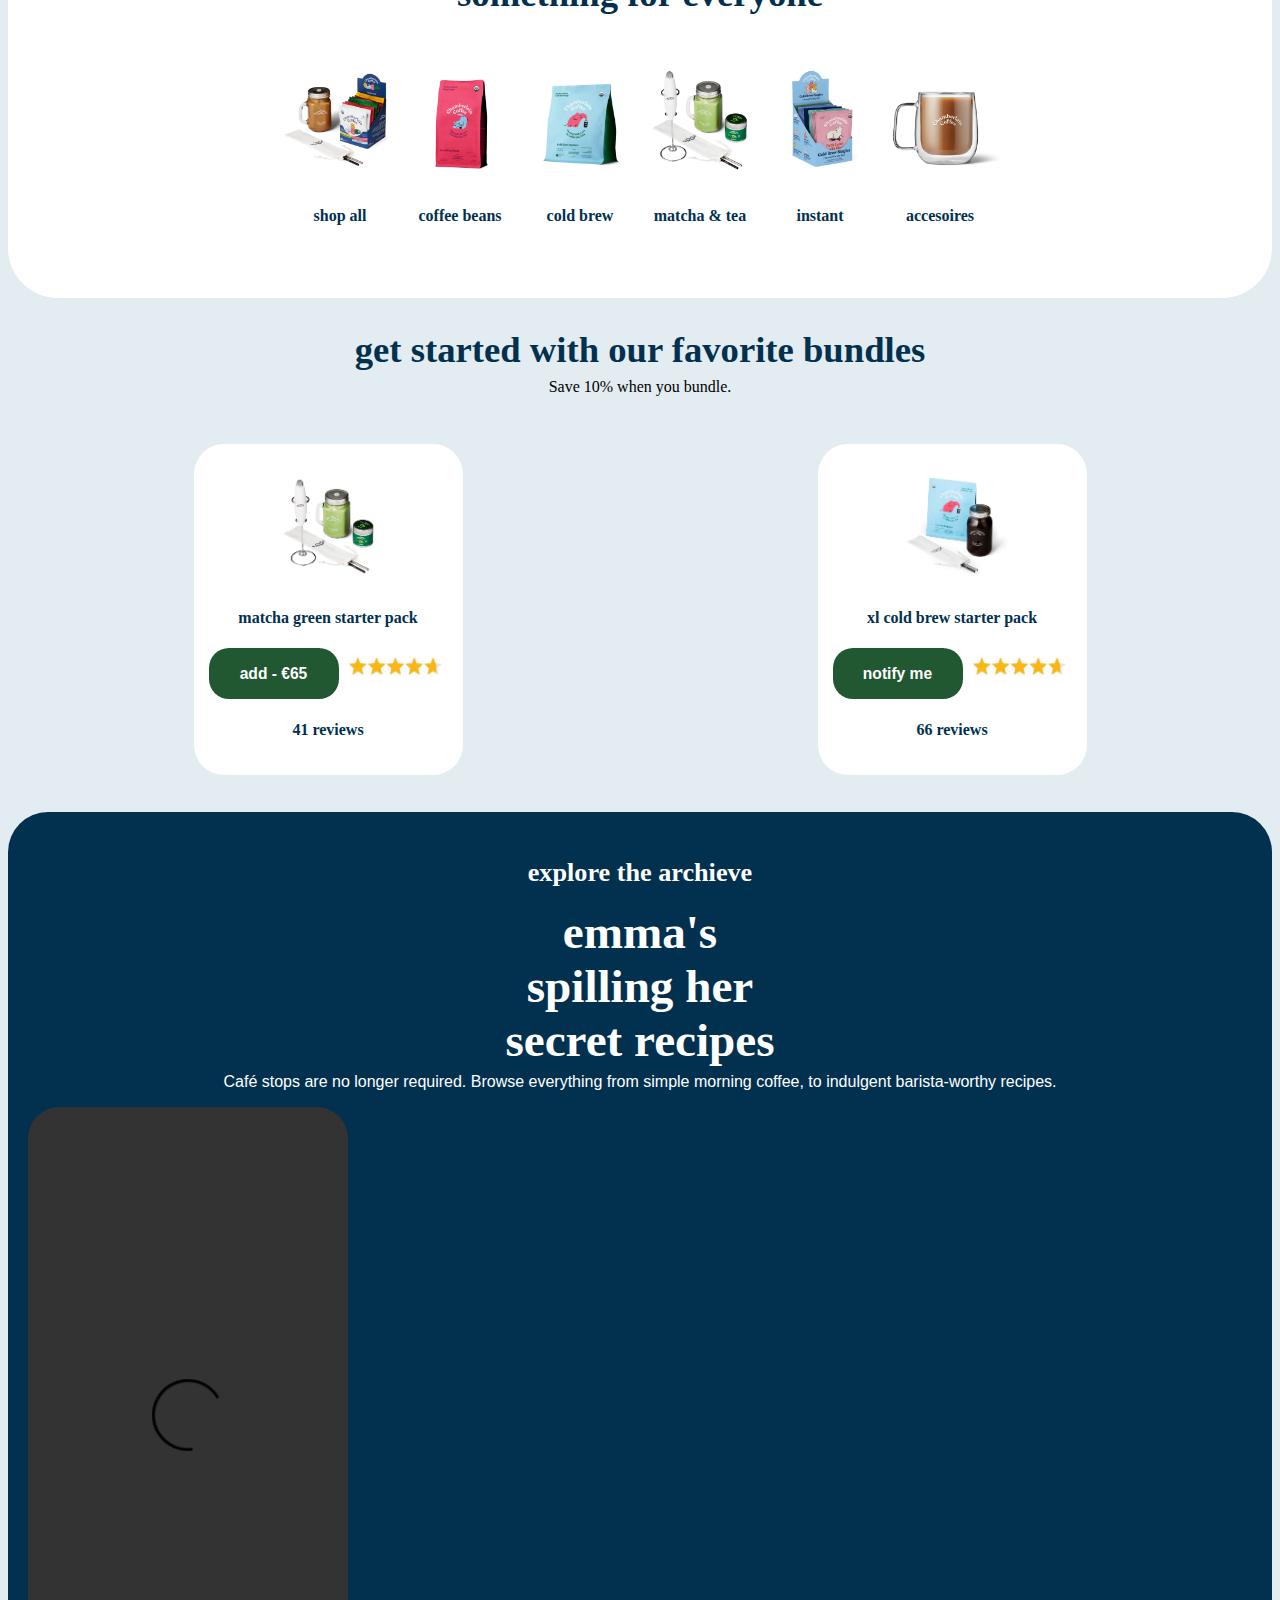
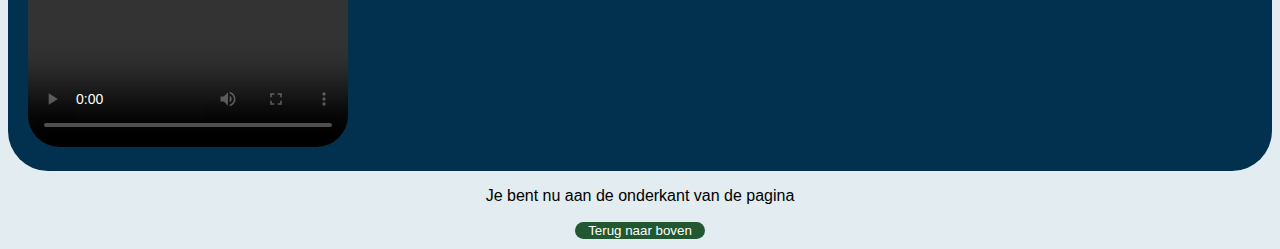
==== commit cb513d8c: "finito" ====
--- a/index.html
+++ b/index.html
@@ -145,7 +145,7 @@
             <h3>preorder - €16</h3>
           </button>
           <img
-          src=".images/sterren.jpg"
+          src="./images/sterren.jpg"
           height="25"
           width="105"
           alt="foto van sterren"
--- a/styles/style.css
+++ b/styles/style.css
@@ -165,20 +165,13 @@
 .carousel-p.exit {
   transform: translateX(-100%); /* Schuif de huidige tekst naar links (uit het zicht) */
   opacity: 0; /* Verberg de tekst */
-  /* clip: rect(0 0 0 0);
-  clip-path: inset(50%);
-  height: 1px;
-  overflow: hidden;
-  position: absolute;
-  white-space: nowrap;
-  width: 1px; */
 }
 
 .frontpage {
   position: relative;
   width: 100%;
   height: 600px;
-  background-image: url("./images/frontpagecoffee.jpg");
+  background-image: url("../images/frontpagecoffee.jpg");
   background-size: cover;
   background-position: center;
   display: flex;
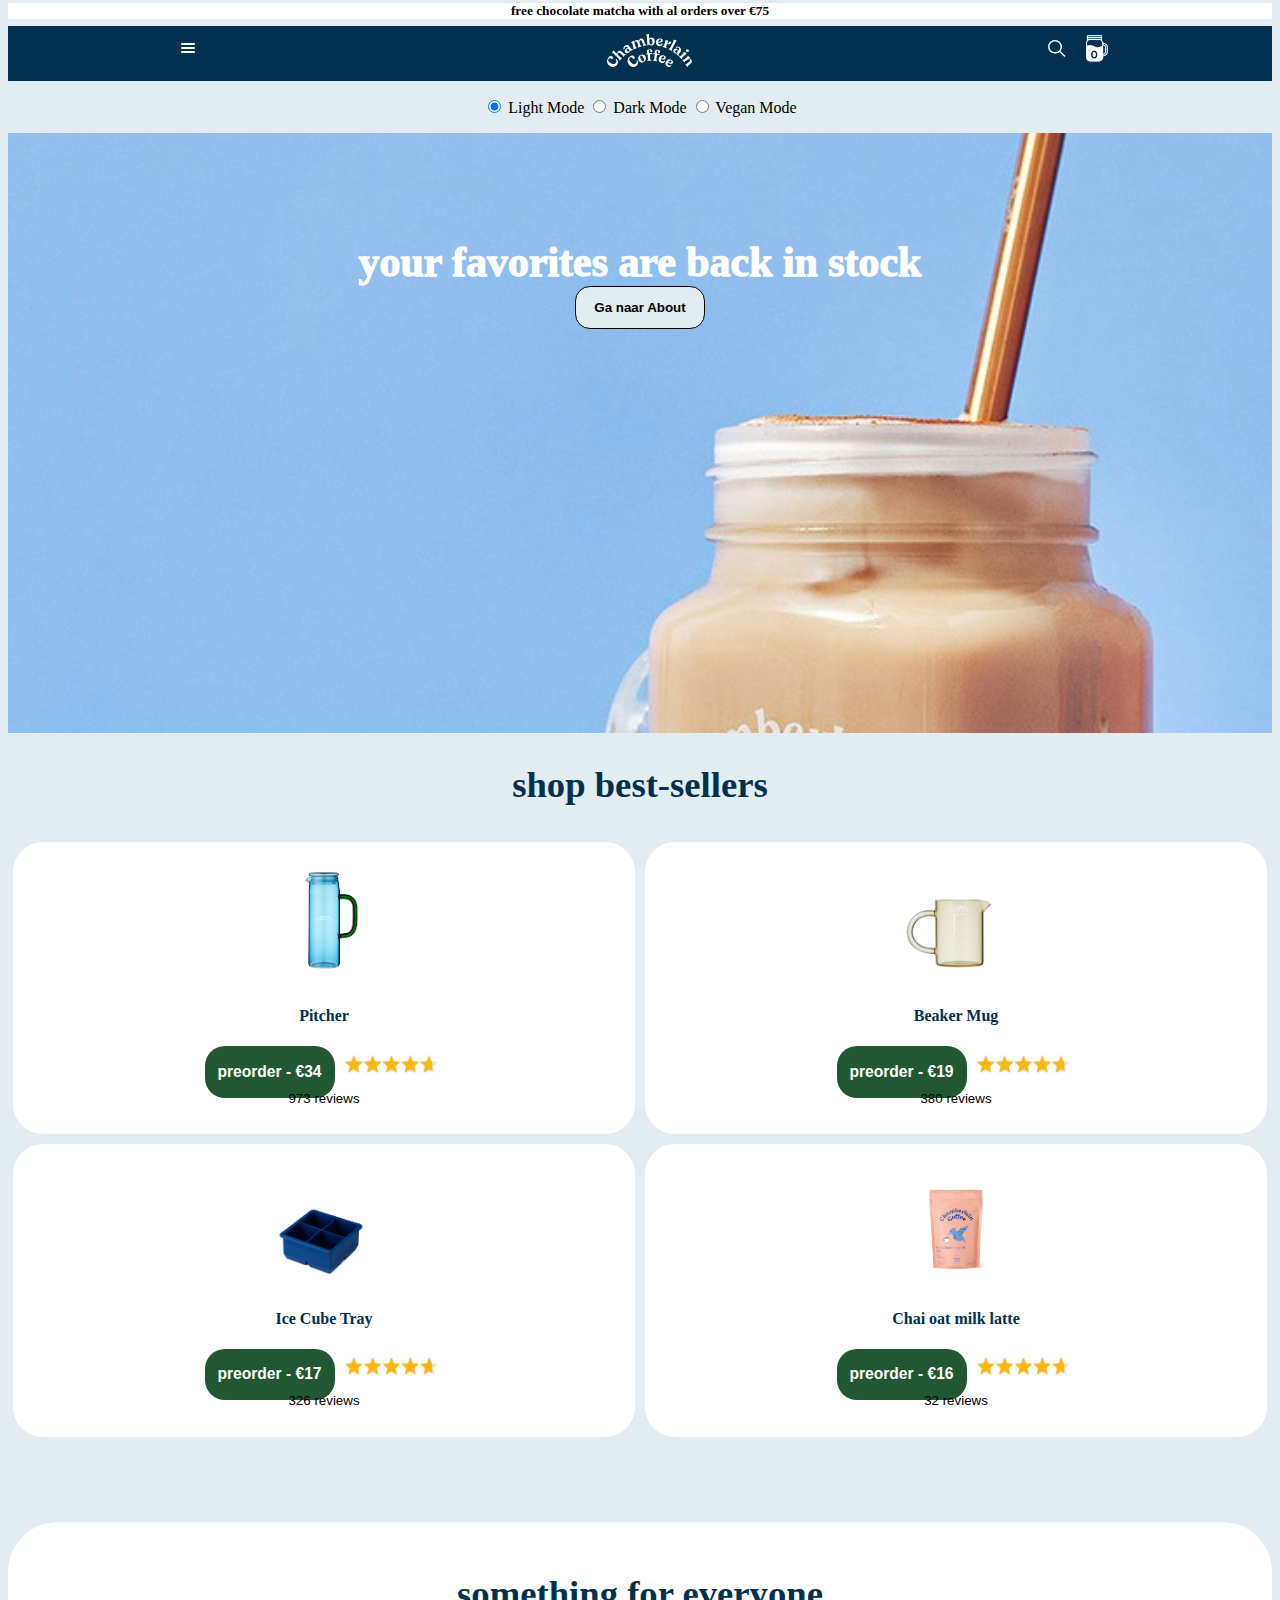
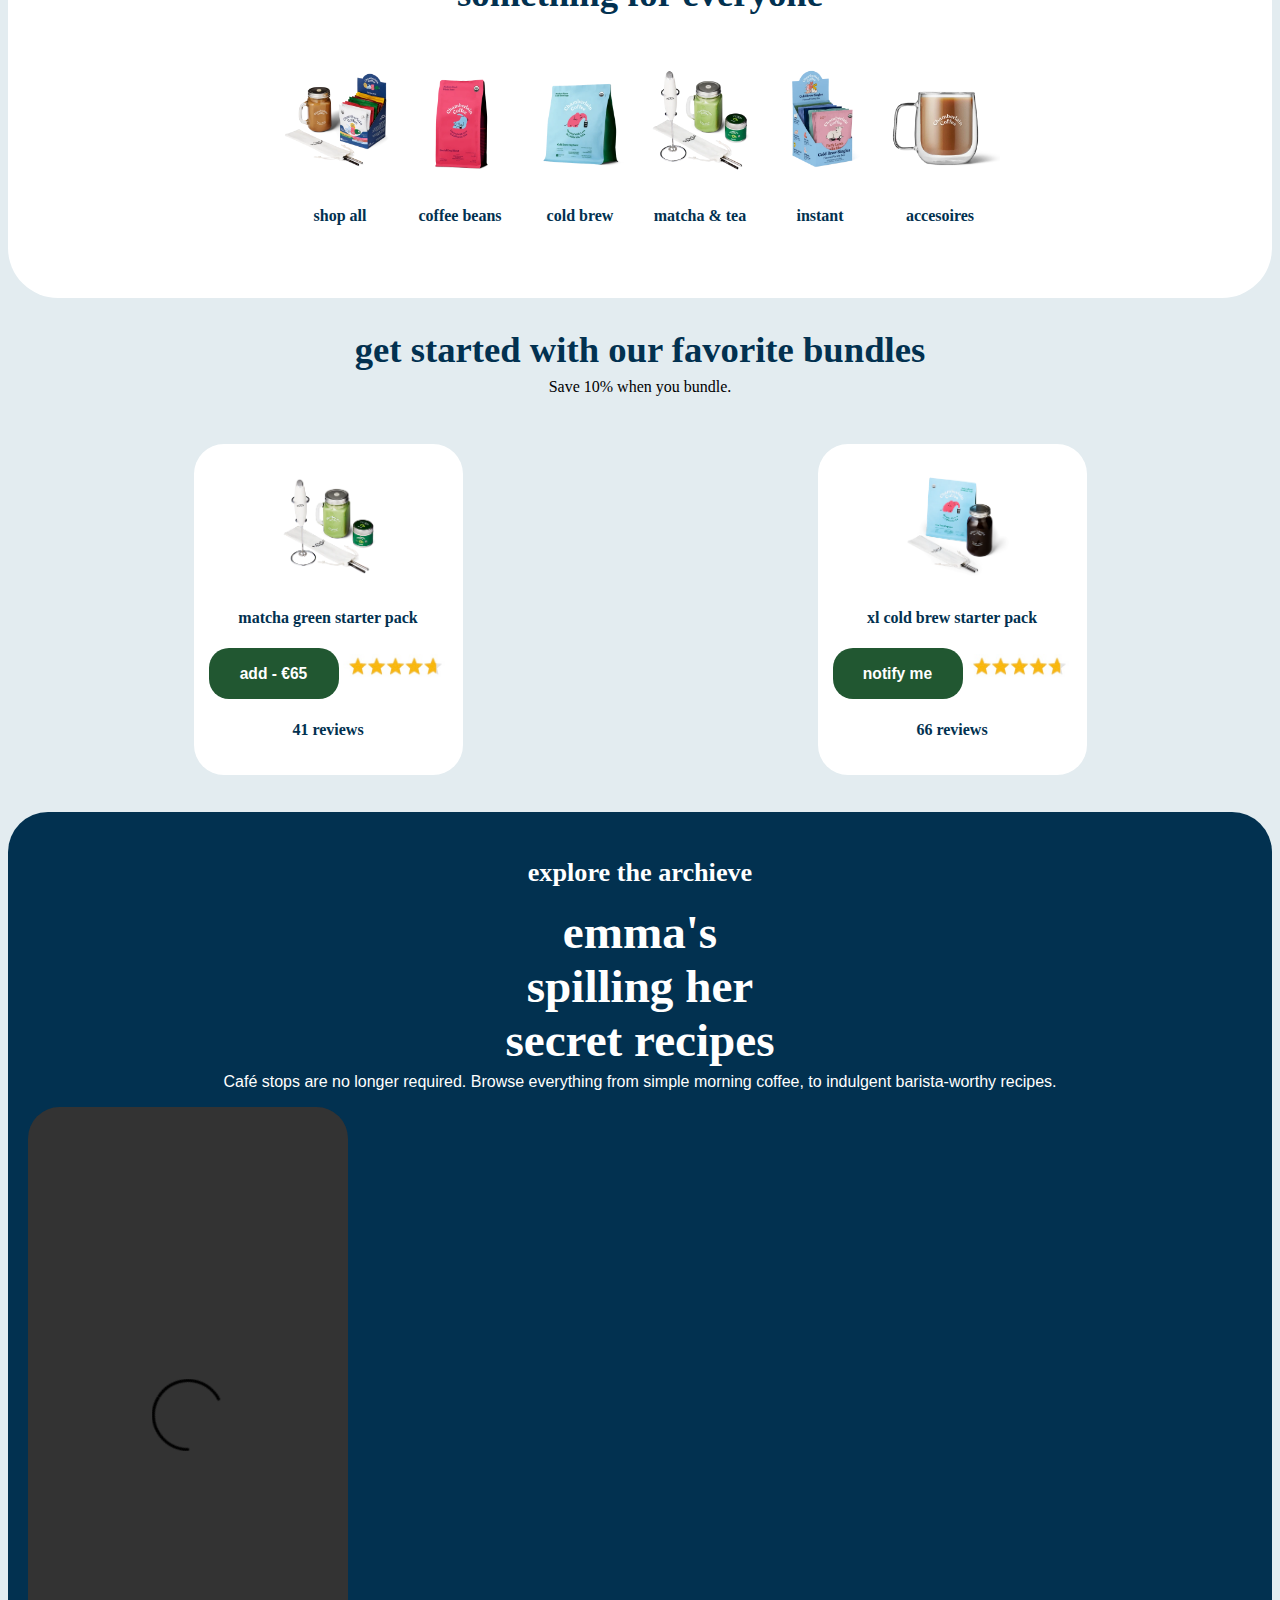
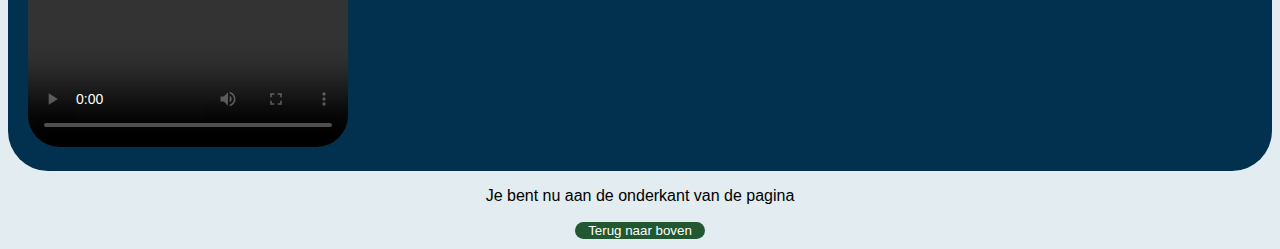
==== commit 93227bee: "." ====
--- a/index.html
+++ b/index.html
@@ -70,7 +70,8 @@
         <span>favorites are</span>
         <span>back in stock</span>
       </h1>
-      <button id="myButton">Ga naar About</button>
+      <a href="about.html">
+      <button>Ga naar About</button></a>
     </div>
 
     <section>
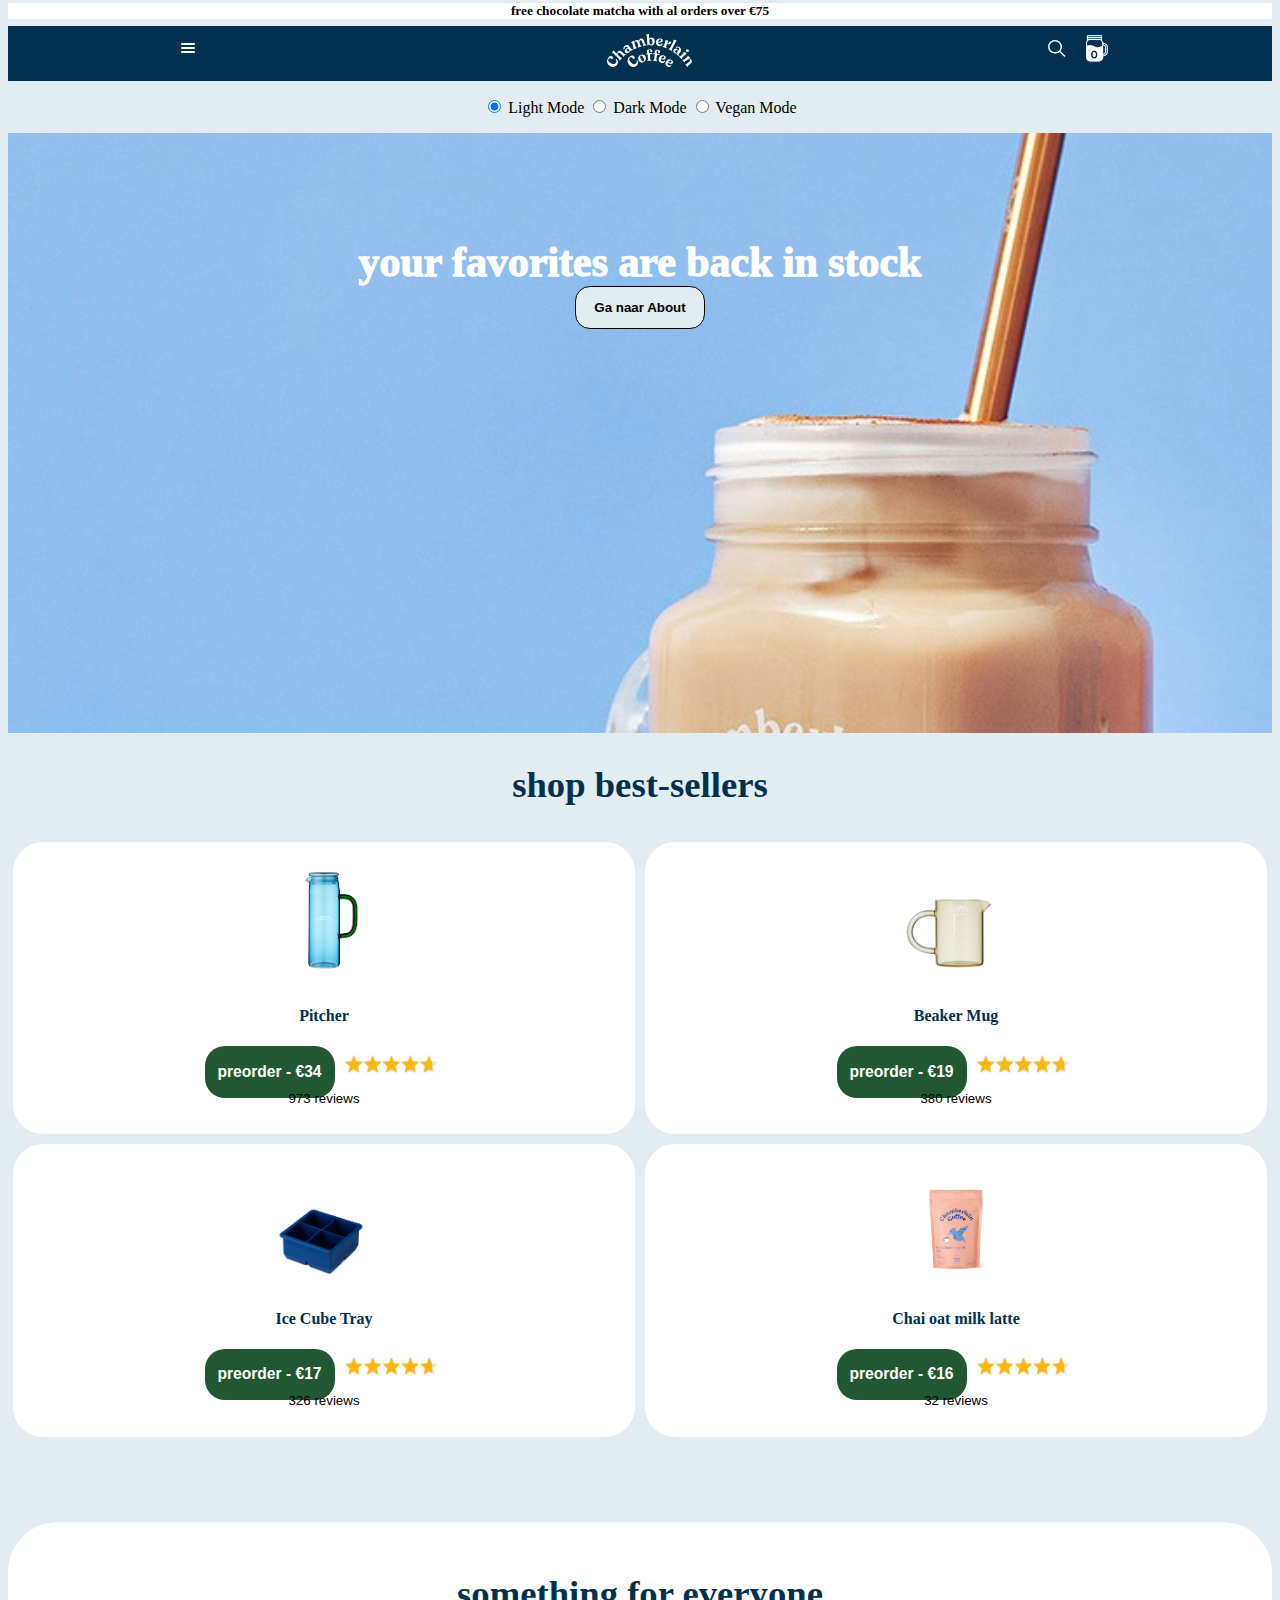
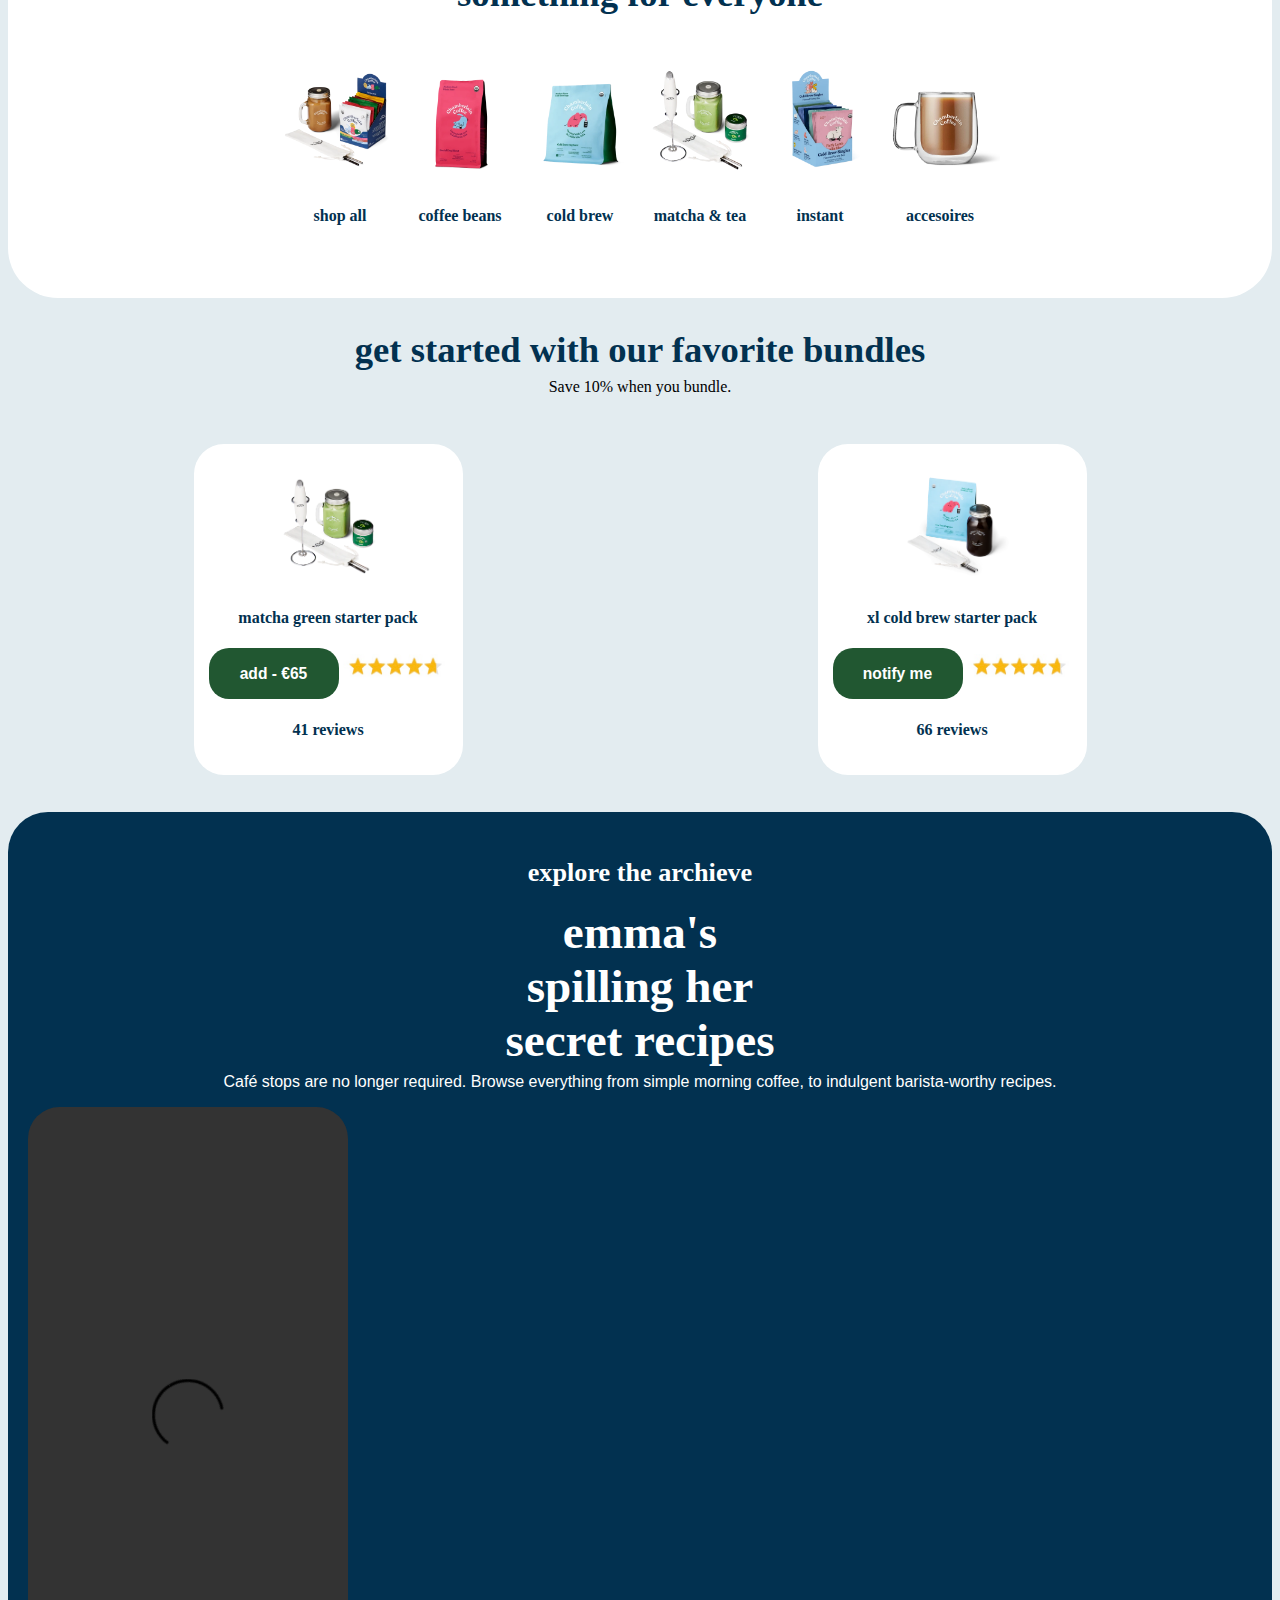
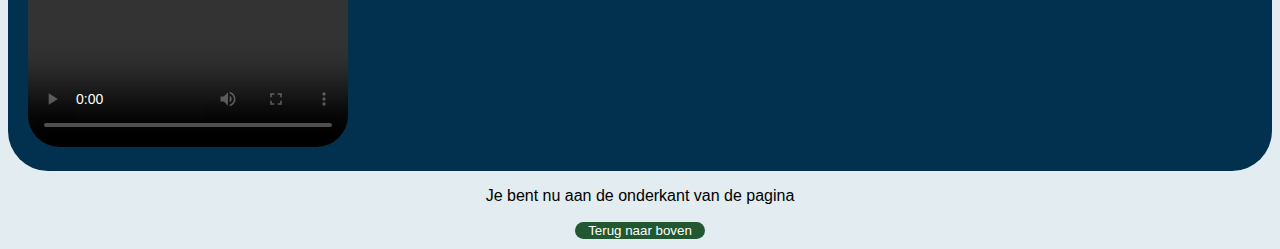
==== commit 20b78c9e: "." ====
--- a/index.html
+++ b/index.html
@@ -71,7 +71,7 @@
         <span>back in stock</span>
       </h1>
       <a href="about.html">
-      <button>Ga naar About</button></a>
+      <button id="scrollButton">Ga naar About</button></a>
     </div>
 
     <section>
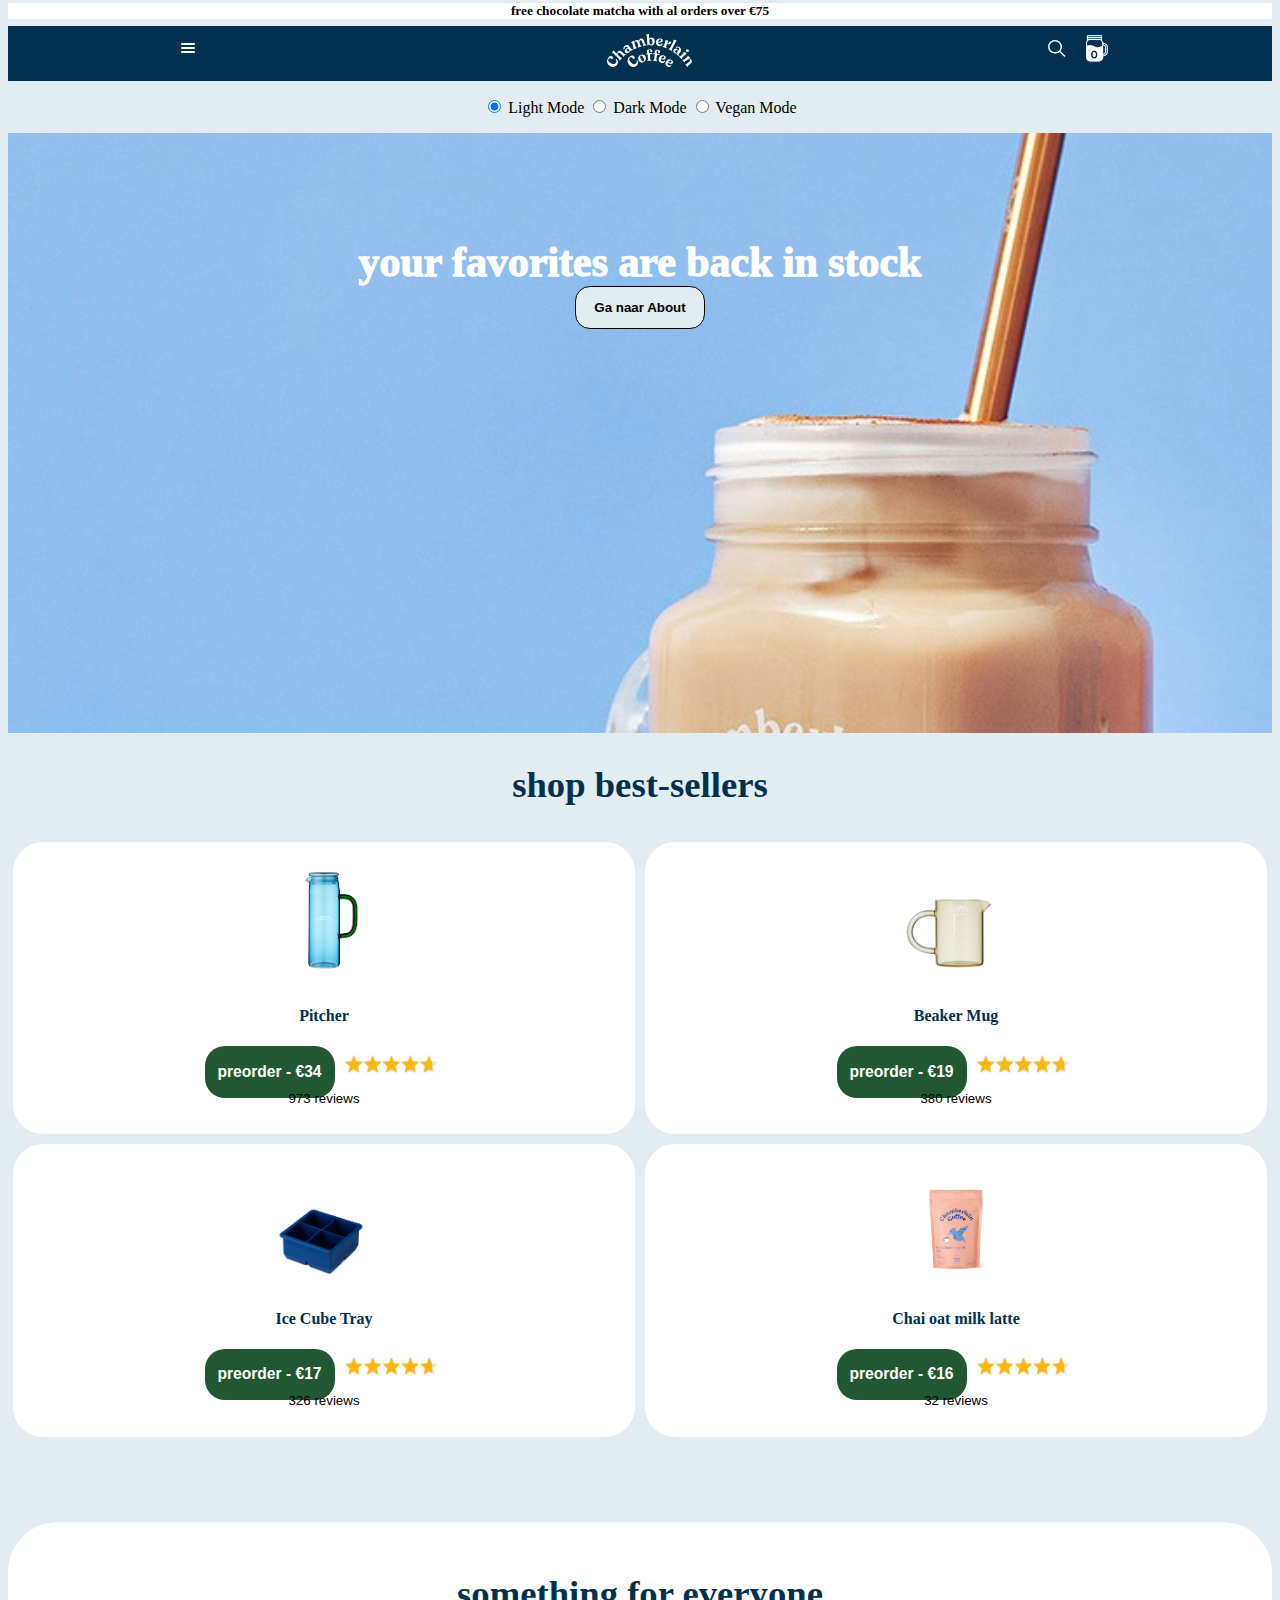
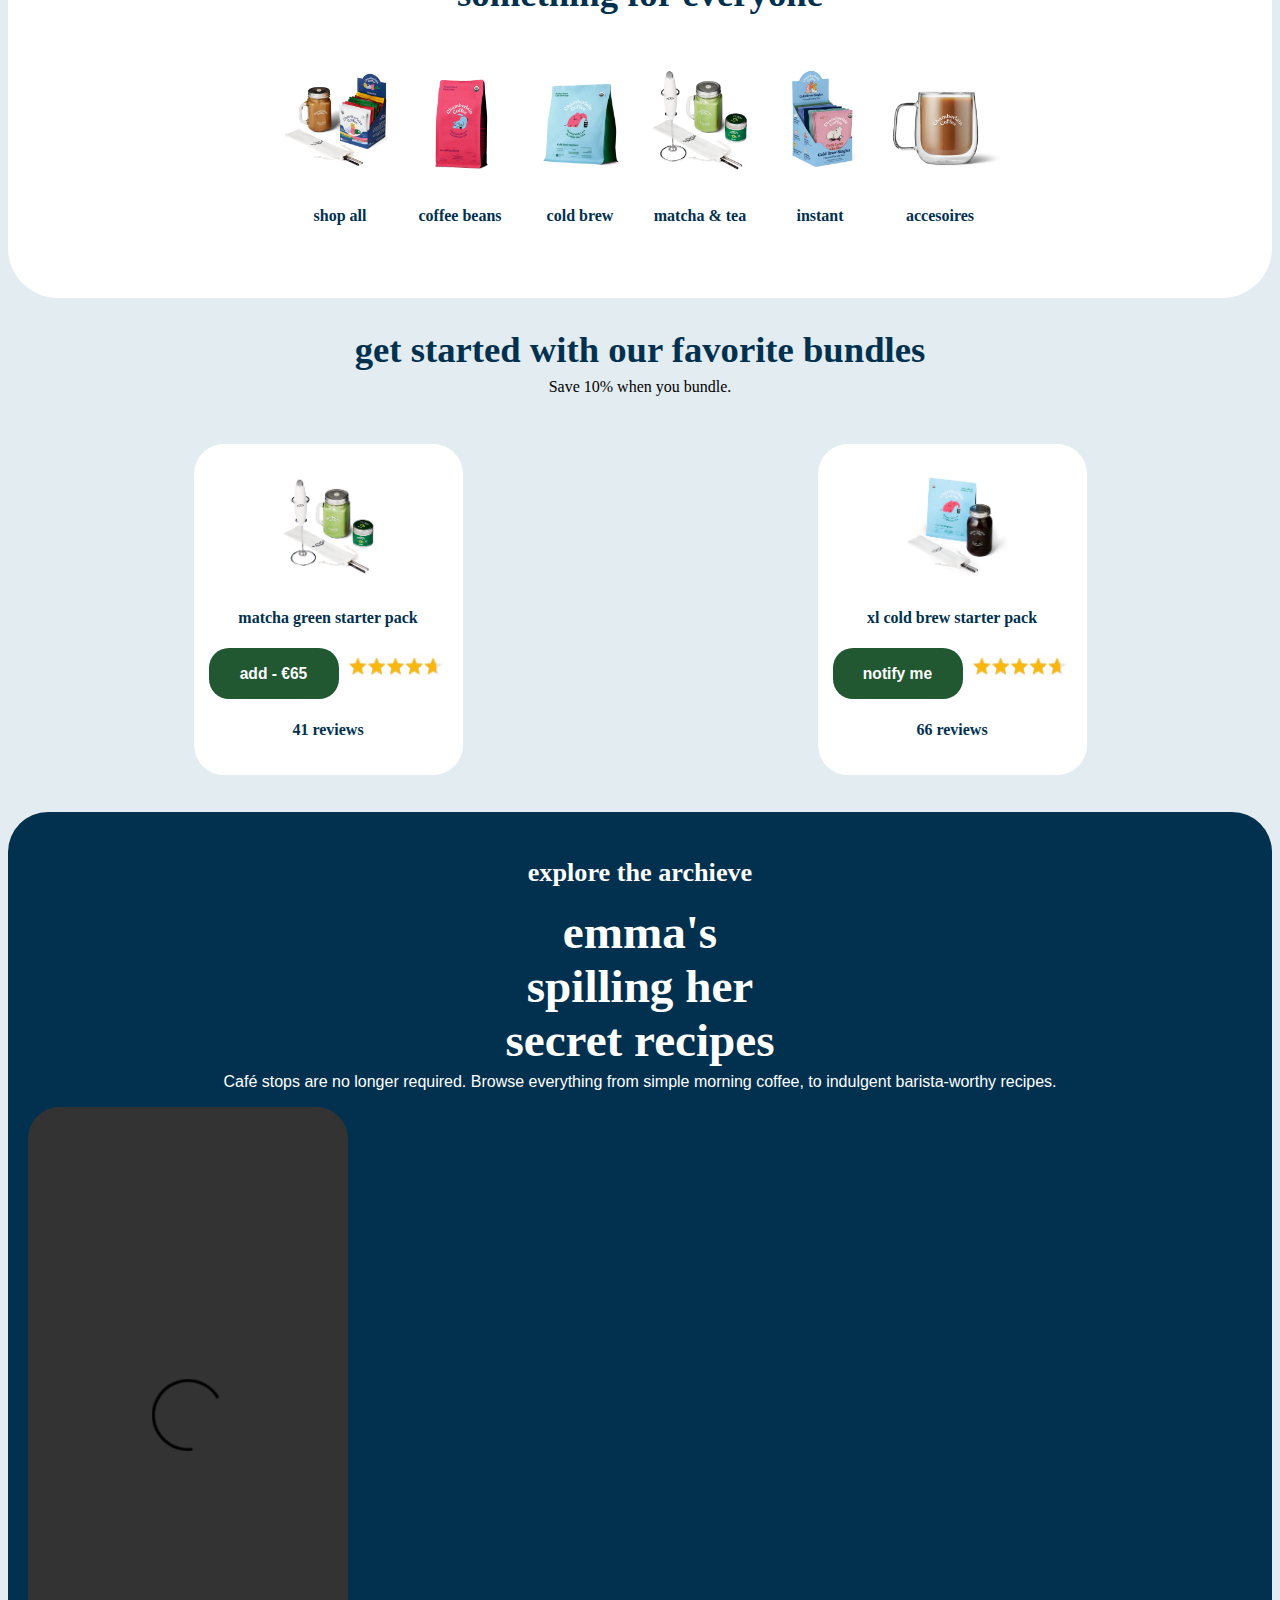
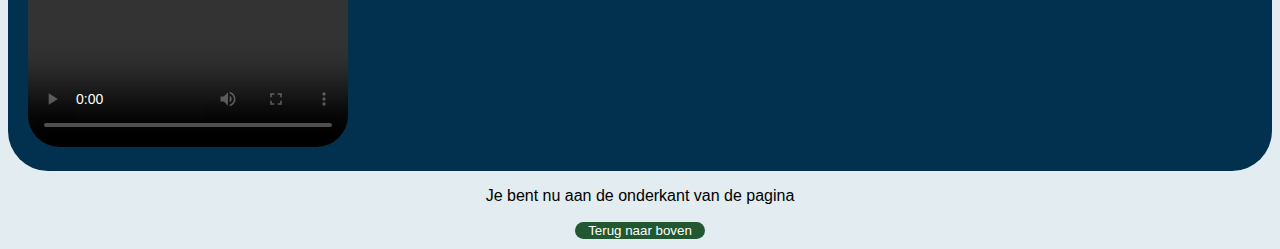
==== commit 56616e04: "." ====
--- a/index.html
+++ b/index.html
@@ -71,7 +71,7 @@
         <span>back in stock</span>
       </h1>
       <a href="about.html">
-      <button id="scrollButton">Ga naar About</button></a>
+      <button>Ga naar About</button></a>
     </div>
 
     <section>
